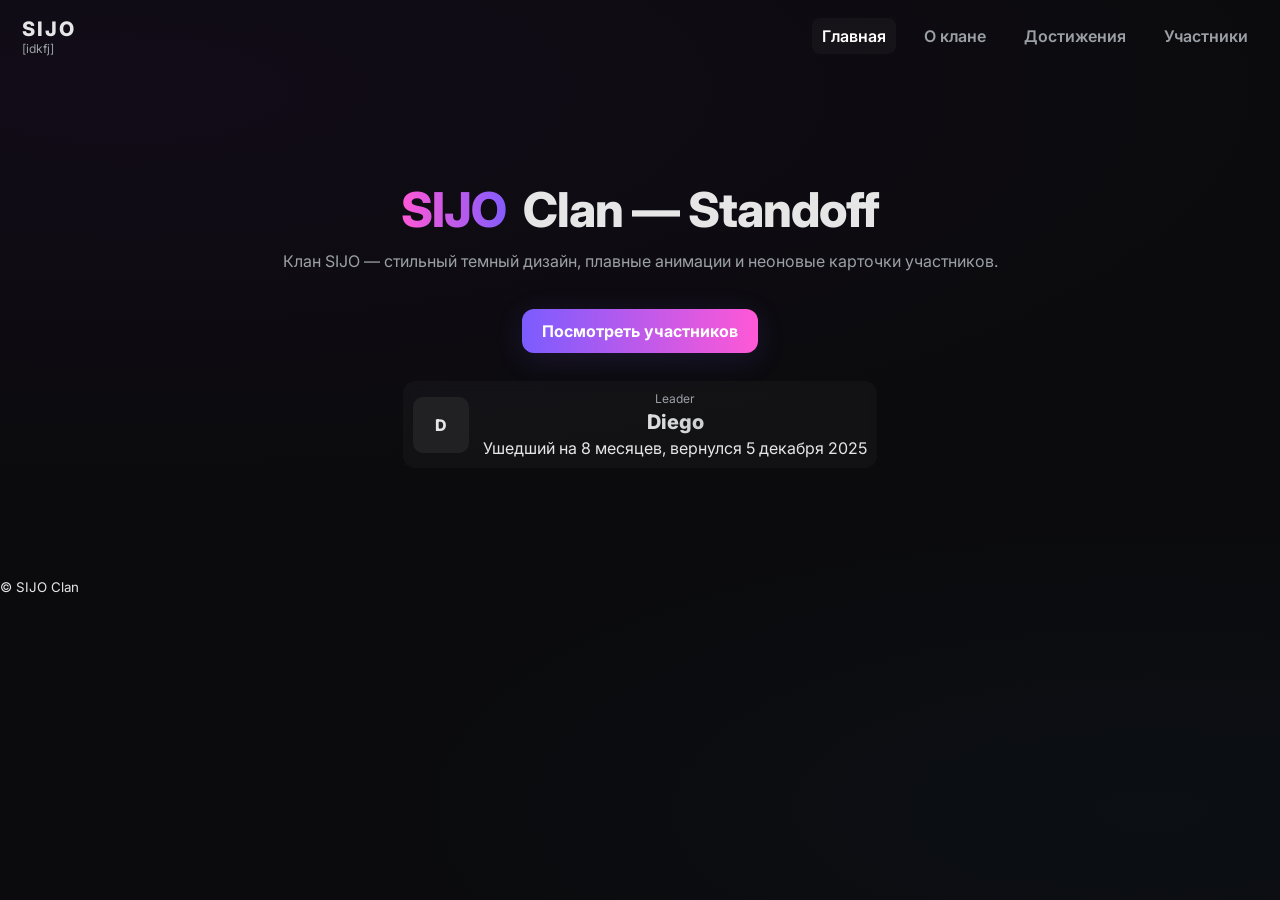
==== index.html @ fb847bf8 "d" ====
<!doctype html>
<html lang="ru">
<head>
  <meta charset="utf-8" />
  <meta name="viewport" content="width=device-width,initial-scale=1" />
  <title>SIJO — Главная</title>
  <link href="https://fonts.googleapis.com/css2?family=Inter:wght@300;400;600;800&family=Space+Grotesk:wght@400;600&display=swap" rel="stylesheet">
  <link rel="stylesheet" href="assets/styles.css">
</head>
<body class="site">
  <header class="site-header">
    <div class="brand">
      <div class="logo">SIJO</div>
      <div class="clan-id">[idkfj]</div>
    </div>

    <nav class="nav" id="nav">
      <a href="index.html" class="active">Главная</a>
      <a href="about.html">О клане</a>
      <a href="achievements.html">Достижения</a>
      <a href="members.html">Участники</a>
    </nav>

    <button class="hamburger" id="hamburger" aria-label="menu">
      <span></span><span></span><span></span>
    </button>
  </header>

  <main class="hero">
    <div class="hero-inner">
      <h1 class="main-title"><span class="highlight">SIJO</span> Clan — Standoff</h1>
      <p class="lead">Клан SIJO — стильный темный дизайн, плавные анимации и неоновые карточки участников.</p>

      <a class="cta" href="members.html">Посмотреть участников</a>

      <div class="owner-card" id="ownerCard">
        <div class="owner-avatar">D</div>
        <div class="owner-info">
          <div class="owner-role">Leader</div>
          <div class="owner-name" id="ownerName">Diego</div>
          <div class="owner-sub">Ушедший на 8 месяцев, вернулся 5 декабря 2025</div>
        </div>
      </div>
    </div>
  </main>

  <footer class="site-footer">
    <small>© SIJO Clan</small>
  </footer>

  <script src="assets/script.js"></script>
</body>
</html>
---- assets/styles.css ----
:root{
  --bg:#0b0b0d;
  --panel:#151516;
  --muted:#9aa0a6;
  --accent:#ff4ef0;
  --owner-gradient: linear-gradient(90deg,#ffffff,#d6d8d8,#9b9b9b,#646464,#1a1a1a);
  --card-radius: 14px;
  --glass: rgba(255,255,255,0.03);
  font-family: "Inter", system-ui, -apple-system, "Segoe UI", Roboto, "Helvetica Neue", Arial;
}

*{box-sizing:border-box}
body.site{
  margin:0;
  min-height:100vh;
  background: radial-gradient(1200px 400px at 10% 10%, rgba(120,25,200,0.06), transparent),
              radial-gradient(800px 300px at 90% 90%, rgba(30,144,255,0.03), transparent);
  color:#e6e6e6;
  background-color:var(--bg);
  -webkit-font-smoothing:antialiased;
  -moz-osx-font-smoothing:grayscale;
}

/* Header */
.site-header{
  height:72px;
  display:flex;
  align-items:center;
  justify-content:space-between;
  padding:10px 22px;
  gap:12px;
}
.brand .logo{
  font-weight:800;
  letter-spacing:2px;
  font-size:20px;
}
.brand .clan-id{
  font-size:12px;
  color:var(--muted);
}

/* nav */
.nav{
  display:flex;
  gap:18px;
}
.nav a{
  color:var(--muted);
  text-decoration:none;
  font-weight:600;
  padding:8px 10px;
  border-radius:8px;
}
.nav a.active, .nav a:hover{
  color:#fff;
  background: rgba(255,255,255,0.03);
}

/* hamburger */
.hamburger{
  display:none;
  width:44px;height:44px;border-radius:10px;background:transparent;border:1px solid rgba(255,255,255,0.03);
  cursor:pointer;padding:8px;
}
.hamburger span{display:block;height:3px;background:#cfcfcf;margin:5px 0;border-radius:2px;opacity:0.9}

/* hero */
.hero{
  padding:60px 22px;
  display:flex;
  align-items:center;
  justify-content:center;
  text-align:center;
  min-height:56vh;
}
.hero-inner{max-width:980px}

.main-title{
  margin:0;
  font-size:48px;
  font-weight:800;
  letter-spacing:-1px;
  color:linear-gradient(#fff,#ccc);
}
.highlight{
  display:inline-block;
  background: linear-gradient(90deg,#ff58d6,#7b5cff);
  -webkit-background-clip:text;
  background-clip:text;
  color:transparent;
  padding-right:8px;
}

.lead{color:var(--muted);margin-top:12px}

.cta{
  display:inline-block;margin-top:22px;padding:12px 20px;border-radius:12px;background:linear-gradient(90deg,#7b5cff,#ff58d6);color:#fff;font-weight:700;text-decoration:none;
  box-shadow: 0 6px 30px rgba(123,92,255,0.14);
}

/* Owner card with animated gradient text */
.owner-card{
  margin:28px auto 0;display:flex;align-items:center;gap:14px;
  background:var(--glass);padding:10px;border-radius:12px;width:fit-content;backdrop-filter:blur(6px);
}
.owner-avatar{width:56px;height:56px;border-radius:10px;background:rgba(255,255,255,0.06);display:flex;align-items:center;justify-content:center;font-weight:800}
.owner-name{
  font-weight:800;font-size:20px;
  padding:4px 8px;border-radius:6px;
  background:var(--owner-gradient);
  -webkit-background-clip:text;background-clip:text;color:transparent;
  background-size:200% 200%;
  animation:gradMove 6s linear infinite;
}
.owner-role{font-size:12px;color:var(--muted)}

@keyframes gradMove{
  0%{background-position:0% 50%}
  50%{background-position:100% 50%}
  100%{background-position:0% 50%}
}

/* Page layout */
.container{max-width:1100px;margin:24px auto;padding:0 18px}
.page-title{font-size:28px;margin-bottom:12px}
.muted{color:var(--muted)}

/* Members grid */
.members-grid{
  display:grid;
  grid-template-columns: repeat(auto-fit,minmax(220px,1fr));
  gap:18px;
  margin-top:18px;
}

.member-card{
  background: linear-gradient(180deg, rgba(255,255,255,0.02), transparent);
  border-radius: var(--card-radius);
  padding:14px;display:flex;gap:12px;align-items:center;cursor:pointer;
  transition: transform .25s ease, box-shadow .25s ease;
  position:relative;overflow:hidden;border:1px solid rgba(255,255,255,0.03);
}
.member-card .avatar{
  width:64px;height:64px;border-radius:10px;background:rgba(255,255,255,0.03);display:flex;align-items:center;justify-content:center;font-weight:700;font-size:22px;
}
.member-card .meta .name.fancy{
  font-family: "Space Grotesk", Inter, sans-serif;
  font-weight:600;
  font-size:13px;
  letter-spacing:1px;
  color:#cfcfcf;
}
.member-card .nick{font-weight:700}
.member-card .role{font-size:12px;color:var(--muted)}

.member-card:hover{transform:translateY(-6px);box-shadow:0 10px 30px rgba(0,0,0,0.6)}

/* Neon effect on active (click): add inner glow and outline gradient */
.member-card.active{
  box-shadow: 0 10px 40px rgba(0,0,0,0.6), 0 0 24px rgba(255,255,255,0.04) inset;
  transform:translateY(-10px) scale(1.01);
  z-index:2;
}

/* overlay gradient highlight controlled via pseudo element (uses data-gradient attr) */
.member-card::before{
  content:"";
  position:absolute;inset:0;border-radius:inherit;
  background: linear-gradient(90deg, rgba(255,255,255,0.02), transparent);
  mix-blend-mode:screen;
  opacity:0;transition:opacity .25s;
  pointer-events:none;
}
.member-card.active::before{opacity:1;filter:blur(8px)}

/* responsive */
@media (max-width:900px){
  .nav{display:none}
  .hamburger{display:block}
}

/* achievements */
.achievements-grid{display:grid;grid-template-columns:repeat(auto-fit,minmax(220px,1fr));gap:16px}
.achievement{background:var(--panel);padding:16px;border-radius:12px;border:1px solid rgba(255,255,255,0.03)}
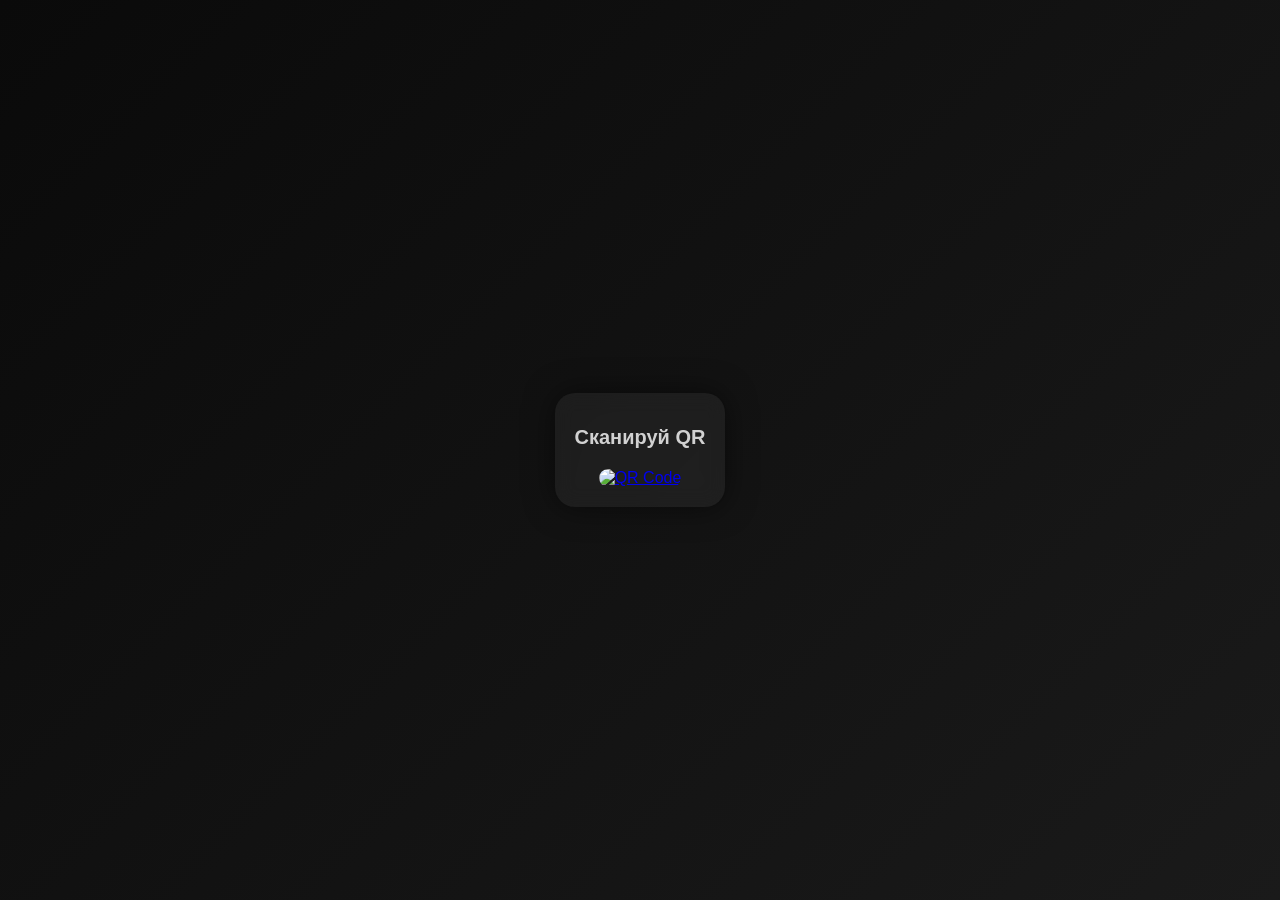
==== commit 60b51f31: "Update index.html" ====
--- a/index.html
+++ b/index.html
@@ -1,53 +1,62 @@
-<!doctype html>
+<!DOCTYPE html>
 <html lang="ru">
 <head>
-  <meta charset="utf-8" />
-  <meta name="viewport" content="width=device-width,initial-scale=1" />
-  <title>SIJO — Главная</title>
-  <link href="https://fonts.googleapis.com/css2?family=Inter:wght@300;400;600;800&family=Space+Grotesk:wght@400;600&display=swap" rel="stylesheet">
-  <link rel="stylesheet" href="assets/styles.css">
+    <meta charset="UTF-8">
+    <meta name="viewport" content="width=device-width, initial-scale=1.0">
+    <title>QR Code</title>
+
+    <style>
+        body {
+            margin: 0;
+            padding: 0;
+            background: linear-gradient(135deg, #0a0a0a, #1a1a1a);
+            font-family: -apple-system, BlinkMacSystemFont, sans-serif;
+            display: flex;
+            justify-content: center;
+            align-items: center;
+            height: 100vh;
+            color: white;
+        }
+
+        .container {
+            text-align: center;
+            padding: 20px;
+            border-radius: 20px;
+            background: rgba(255, 255, 255, 0.05);
+            backdrop-filter: blur(10px);
+            box-shadow: 0 0 30px rgba(0,0,0,0.5);
+        }
+
+        img {
+            width: 220px;
+            height: 220px;
+            border-radius: 12px;
+            transition: 0.3s;
+        }
+
+        img:hover {
+            transform: scale(1.05);
+        }
+
+        h1 {
+            margin-bottom: 20px;
+            font-size: 20px;
+            opacity: 0.8;
+        }
+    </style>
 </head>
-<body class="site">
-  <header class="site-header">
-    <div class="brand">
-      <div class="logo">SIJO</div>
-      <div class="clan-id">[idkfj]</div>
+
+<body>
+
+    <div class="container">
+        <h1>Сканируй QR</h1>
+
+        <a href='https://me-qr.com' style='cursor:pointer;display:block'>
+            <img src='https://storage3.me-qr.com/qr/323563719.png?v=1774038209' alt='QR Code'>
+        </a>
+
+        <a href='https://me-qr.com' style='display:none'>Create qr code for free</a>
     </div>
 
-    <nav class="nav" id="nav">
-      <a href="index.html" class="active">Главная</a>
-      <a href="about.html">О клане</a>
-      <a href="achievements.html">Достижения</a>
-      <a href="members.html">Участники</a>
-    </nav>
-
-    <button class="hamburger" id="hamburger" aria-label="menu">
-      <span></span><span></span><span></span>
-    </button>
-  </header>
-
-  <main class="hero">
-    <div class="hero-inner">
-      <h1 class="main-title"><span class="highlight">SIJO</span> Clan — Standoff</h1>
-      <p class="lead">Клан SIJO — стильный темный дизайн, плавные анимации и неоновые карточки участников.</p>
-
-      <a class="cta" href="members.html">Посмотреть участников</a>
-
-      <div class="owner-card" id="ownerCard">
-        <div class="owner-avatar">D</div>
-        <div class="owner-info">
-          <div class="owner-role">Leader</div>
-          <div class="owner-name" id="ownerName">Diego</div>
-          <div class="owner-sub">Ушедший на 8 месяцев, вернулся 5 декабря 2025</div>
-        </div>
-      </div>
-    </div>
-  </main>
-
-  <footer class="site-footer">
-    <small>© SIJO Clan</small>
-  </footer>
-
-  <script src="assets/script.js"></script>
 </body>
-</html>
+</html>
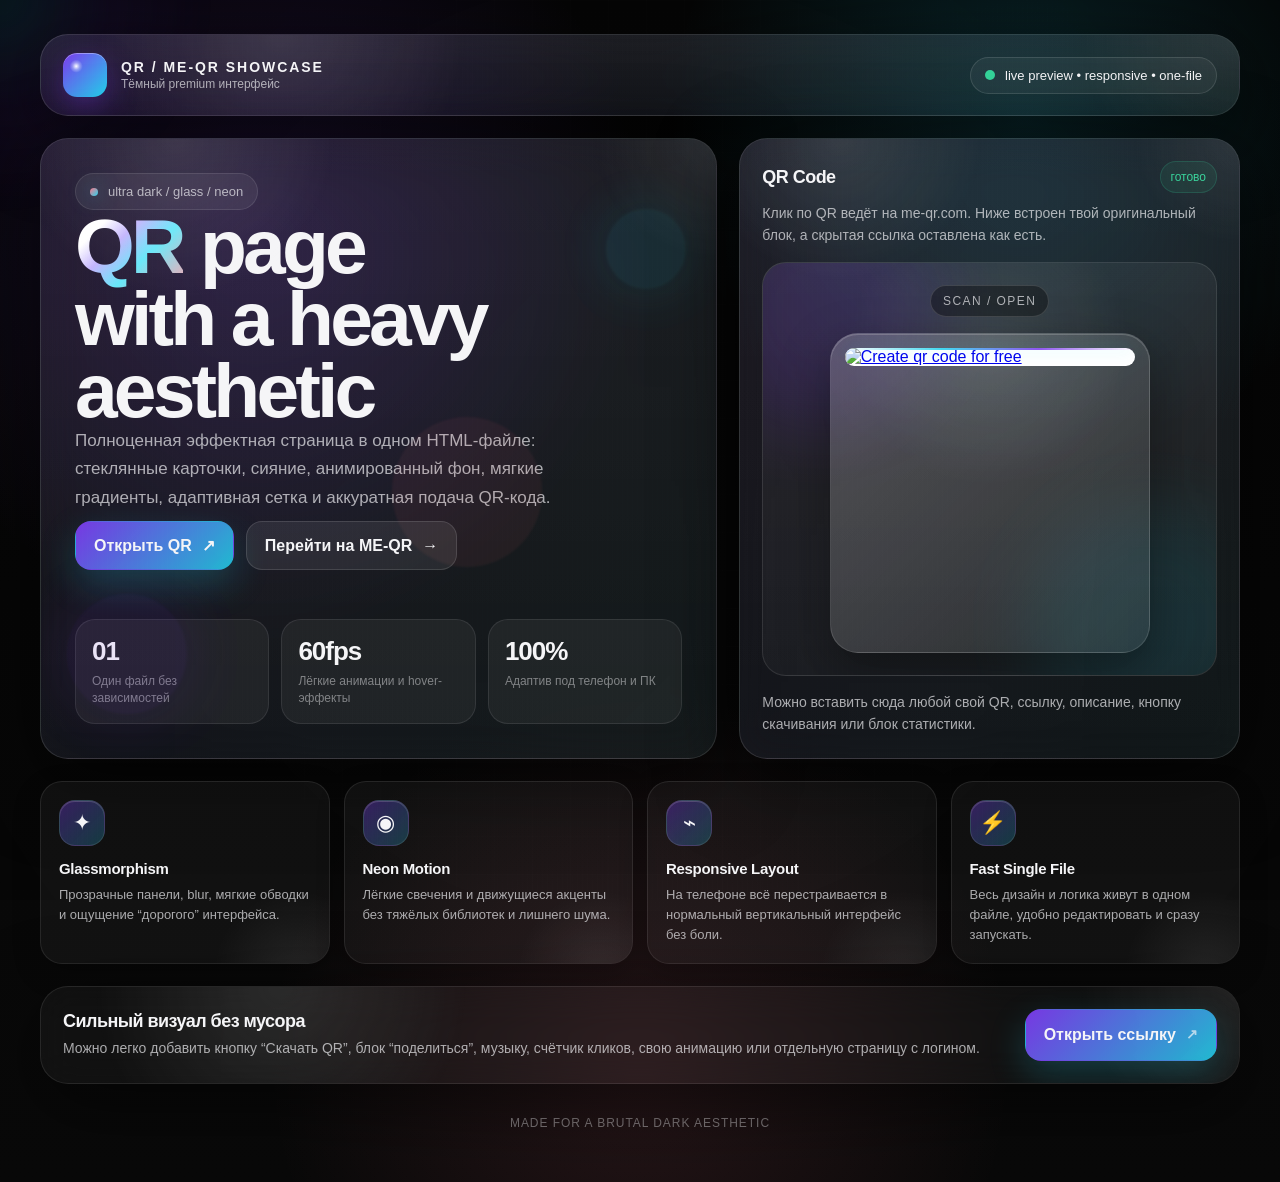
==== commit eed17eb2: "Update index.html" ====
--- a/index.html
+++ b/index.html
@@ -1,62 +1,923 @@
 <!DOCTYPE html>
 <html lang="ru">
 <head>
-    <meta charset="UTF-8">
-    <meta name="viewport" content="width=device-width, initial-scale=1.0">
-    <title>QR Code</title>
-
-    <style>
-        body {
-            margin: 0;
-            padding: 0;
-            background: linear-gradient(135deg, #0a0a0a, #1a1a1a);
-            font-family: -apple-system, BlinkMacSystemFont, sans-serif;
-            display: flex;
-            justify-content: center;
-            align-items: center;
-            height: 100vh;
-            color: white;
+  <meta charset="UTF-8" />
+  <meta name="viewport" content="width=device-width, initial-scale=1.0" />
+  <meta name="theme-color" content="#050505" />
+  <title>QR Showcase</title>
+  <style>
+    :root {
+      --bg: #050505;
+      --bg2: #090909;
+      --card: rgba(255,255,255,.06);
+      --card2: rgba(255,255,255,.09);
+      --line: rgba(255,255,255,.12);
+      --text: #f5f5f7;
+      --muted: rgba(245,245,247,.68);
+      --muted2: rgba(245,245,247,.46);
+      --accent: #7c3aed;
+      --accent2: #22d3ee;
+      --accent3: #fb7185;
+      --good: #34d399;
+      --shadow: 0 20px 80px rgba(0,0,0,.55);
+      --radius: 28px;
+      --radius2: 18px;
+      --speed: 280ms;
+    }
+
+    * {
+      box-sizing: border-box;
+    }
+
+    html, body {
+      margin: 0;
+      width: 100%;
+      min-height: 100%;
+      background:
+        radial-gradient(circle at 20% 20%, rgba(124,58,237,.18), transparent 28%),
+        radial-gradient(circle at 80% 10%, rgba(34,211,238,.16), transparent 24%),
+        radial-gradient(circle at 50% 90%, rgba(251,113,133,.12), transparent 30%),
+        linear-gradient(180deg, var(--bg), var(--bg2));
+      color: var(--text);
+      font-family: Inter, -apple-system, BlinkMacSystemFont, "Segoe UI", Roboto, Arial, sans-serif;
+      overflow-x: hidden;
+    }
+
+    body {
+      position: relative;
+      isolation: isolate;
+    }
+
+    body::before {
+      content: "";
+      position: fixed;
+      inset: 0;
+      pointer-events: none;
+      background:
+        linear-gradient(rgba(255,255,255,.03) 1px, transparent 1px),
+        linear-gradient(90deg, rgba(255,255,255,.03) 1px, transparent 1px);
+      background-size: 38px 38px;
+      mask-image: radial-gradient(circle at center, black 0%, black 45%, transparent 100%);
+      opacity: .35;
+      z-index: -2;
+    }
+
+    body::after {
+      content: "";
+      position: fixed;
+      inset: 0;
+      pointer-events: none;
+      background:
+        radial-gradient(circle at 50% 50%, transparent 0 60%, rgba(0,0,0,.15) 100%);
+      z-index: -1;
+    }
+
+    .noise {
+      position: fixed;
+      inset: 0;
+      pointer-events: none;
+      opacity: .06;
+      z-index: 999;
+      mix-blend-mode: soft-light;
+      background-image:
+        linear-gradient(transparent 0 49%, rgba(255,255,255,.28) 50%, transparent 51%),
+        linear-gradient(90deg, transparent 0 49%, rgba(255,255,255,.18) 50%, transparent 51%);
+      background-size: 4px 4px, 5px 5px;
+      transform: translateZ(0);
+    }
+
+    .cursor-glow {
+      position: fixed;
+      left: 0;
+      top: 0;
+      width: 420px;
+      height: 420px;
+      border-radius: 50%;
+      background: radial-gradient(circle, rgba(34,211,238,.14), rgba(124,58,237,.08) 35%, transparent 72%);
+      filter: blur(18px);
+      pointer-events: none;
+      transform: translate(-50%, -50%);
+      z-index: 0;
+      transition: opacity .25s ease;
+      opacity: .75;
+    }
+
+    .wrap {
+      position: relative;
+      z-index: 1;
+      width: min(1200px, calc(100% - 28px));
+      margin: 0 auto;
+      padding: 24px 0 52px;
+    }
+
+    .topbar {
+      display: flex;
+      align-items: center;
+      justify-content: space-between;
+      gap: 16px;
+      padding: 18px 22px;
+      margin-top: 10px;
+      border: 1px solid var(--line);
+      border-radius: 999px;
+      background: rgba(255,255,255,.04);
+      backdrop-filter: blur(18px);
+      box-shadow: var(--shadow);
+    }
+
+    .brand {
+      display: flex;
+      align-items: center;
+      gap: 14px;
+      min-width: 0;
+    }
+
+    .logo {
+      width: 44px;
+      height: 44px;
+      border-radius: 14px;
+      background:
+        radial-gradient(circle at 30% 30%, #fff, rgba(255,255,255,.35) 8%, transparent 15%),
+        linear-gradient(135deg, var(--accent), var(--accent2));
+      box-shadow:
+        0 10px 30px rgba(124,58,237,.38),
+        inset 0 1px 0 rgba(255,255,255,.35);
+      position: relative;
+      overflow: hidden;
+      flex: 0 0 auto;
+    }
+
+    .logo::after {
+      content: "";
+      position: absolute;
+      inset: -45% -20%;
+      background: linear-gradient(115deg, transparent 30%, rgba(255,255,255,.55) 50%, transparent 70%);
+      transform: rotate(18deg) translateX(-130%);
+      animation: sheen 5.5s linear infinite;
+      opacity: .55;
+    }
+
+    @keyframes sheen {
+      to { transform: rotate(18deg) translateX(130%); }
+    }
+
+    .brand-text {
+      min-width: 0;
+    }
+
+    .brand-text strong {
+      display: block;
+      font-size: 14px;
+      letter-spacing: .14em;
+      text-transform: uppercase;
+    }
+
+    .brand-text span {
+      display: block;
+      font-size: 12px;
+      color: var(--muted);
+      margin-top: 2px;
+    }
+
+    .pill {
+      display: inline-flex;
+      align-items: center;
+      gap: 10px;
+      padding: 10px 14px;
+      border-radius: 999px;
+      border: 1px solid rgba(255,255,255,.12);
+      background: rgba(255,255,255,.05);
+      color: var(--text);
+      font-size: 13px;
+      white-space: nowrap;
+    }
+
+    .pulse {
+      width: 10px;
+      height: 10px;
+      border-radius: 50%;
+      background: var(--good);
+      box-shadow: 0 0 0 rgba(52,211,153,.8);
+      animation: pulse 1.6s infinite;
+    }
+
+    @keyframes pulse {
+      0%   { box-shadow: 0 0 0 0 rgba(52,211,153,.42); }
+      70%  { box-shadow: 0 0 0 14px rgba(52,211,153,0); }
+      100% { box-shadow: 0 0 0 0 rgba(52,211,153,0); }
+    }
+
+    .hero {
+      display: grid;
+      grid-template-columns: 1.15fr .85fr;
+      gap: 22px;
+      margin-top: 22px;
+      align-items: stretch;
+    }
+
+    .panel {
+      position: relative;
+      border-radius: var(--radius);
+      border: 1px solid rgba(255,255,255,.12);
+      background:
+        linear-gradient(180deg, rgba(255,255,255,.08), rgba(255,255,255,.04)),
+        linear-gradient(135deg, rgba(124,58,237,.06), rgba(34,211,238,.04));
+      backdrop-filter: blur(20px);
+      box-shadow: var(--shadow);
+      overflow: hidden;
+    }
+
+    .panel::before {
+      content: "";
+      position: absolute;
+      inset: 0;
+      pointer-events: none;
+      background:
+        radial-gradient(circle at 20% 0%, rgba(255,255,255,.15), transparent 20%),
+        radial-gradient(circle at 100% 0%, rgba(255,255,255,.1), transparent 14%);
+      opacity: .75;
+    }
+
+    .hero-copy {
+      padding: 34px;
+      min-height: 560px;
+      display: flex;
+      flex-direction: column;
+      justify-content: space-between;
+      gap: 18px;
+    }
+
+    .eyebrow {
+      display: inline-flex;
+      width: fit-content;
+      align-items: center;
+      gap: 10px;
+      padding: 10px 14px;
+      border-radius: 999px;
+      background: rgba(255,255,255,.06);
+      border: 1px solid rgba(255,255,255,.1);
+      color: var(--muted);
+      font-size: 13px;
+    }
+
+    .eyebrow .dot {
+      width: 8px;
+      height: 8px;
+      border-radius: 50%;
+      background: linear-gradient(135deg, var(--accent3), var(--accent2));
+      box-shadow: 0 0 20px rgba(34,211,238,.55);
+    }
+
+    h1 {
+      margin: 0;
+      font-size: clamp(40px, 6vw, 84px);
+      line-height: .94;
+      letter-spacing: -.05em;
+      max-width: 10ch;
+    }
+
+    .gradient-text {
+      background: linear-gradient(135deg, #ffffff 0%, #ffffff 25%, #c4b5fd 42%, #67e8f9 64%, #fda4af 100%);
+      -webkit-background-clip: text;
+      background-clip: text;
+      color: transparent;
+    }
+
+    .lead {
+      max-width: 58ch;
+      margin: 0;
+      font-size: 17px;
+      line-height: 1.7;
+      color: var(--muted);
+    }
+
+    .cta-row {
+      display: flex;
+      flex-wrap: wrap;
+      gap: 12px;
+      margin-top: 8px;
+    }
+
+    .btn {
+      appearance: none;
+      border: 0;
+      cursor: pointer;
+      text-decoration: none;
+      display: inline-flex;
+      align-items: center;
+      gap: 10px;
+      padding: 14px 18px;
+      border-radius: 16px;
+      font-weight: 700;
+      color: var(--text);
+      background: rgba(255,255,255,.08);
+      border: 1px solid rgba(255,255,255,.12);
+      transition: transform var(--speed) ease, box-shadow var(--speed) ease, background var(--speed) ease;
+      position: relative;
+      overflow: hidden;
+    }
+
+    .btn:hover {
+      transform: translateY(-2px);
+      box-shadow: 0 16px 36px rgba(0,0,0,.3);
+      background: rgba(255,255,255,.11);
+    }
+
+    .btn-primary {
+      background: linear-gradient(135deg, rgba(124,58,237,.95), rgba(34,211,238,.86));
+      border-color: transparent;
+      box-shadow: 0 14px 36px rgba(34,211,238,.22);
+    }
+
+    .btn-primary:hover {
+      box-shadow: 0 18px 42px rgba(124,58,237,.28);
+    }
+
+    .btn .arrow {
+      transition: transform var(--speed) ease;
+    }
+
+    .btn:hover .arrow {
+      transform: translateX(3px);
+    }
+
+    .metrics {
+      display: grid;
+      grid-template-columns: repeat(3, 1fr);
+      gap: 12px;
+      margin-top: 10px;
+    }
+
+    .metric {
+      padding: 16px;
+      border-radius: 20px;
+      background: rgba(255,255,255,.05);
+      border: 1px solid rgba(255,255,255,.09);
+      min-height: 92px;
+    }
+
+    .metric .value {
+      font-size: 26px;
+      font-weight: 800;
+      letter-spacing: -.04em;
+    }
+
+    .metric .label {
+      display: block;
+      margin-top: 6px;
+      color: var(--muted2);
+      font-size: 12px;
+      line-height: 1.4;
+    }
+
+    .qr-panel {
+      padding: 22px;
+      display: flex;
+      flex-direction: column;
+      gap: 16px;
+      min-height: 560px;
+    }
+
+    .qr-frame {
+      position: relative;
+      flex: 1;
+      display: grid;
+      place-items: center;
+      padding: 22px;
+      border-radius: 24px;
+      background:
+        radial-gradient(circle at 50% 20%, rgba(255,255,255,.1), transparent 35%),
+        linear-gradient(180deg, rgba(255,255,255,.06), rgba(255,255,255,.03));
+      border: 1px solid rgba(255,255,255,.1);
+      overflow: hidden;
+    }
+
+    .qr-frame::before,
+    .qr-frame::after {
+      content: "";
+      position: absolute;
+      inset: auto;
+      width: 240px;
+      height: 240px;
+      border-radius: 50%;
+      filter: blur(36px);
+      pointer-events: none;
+      opacity: .45;
+    }
+
+    .qr-frame::before {
+      background: rgba(124,58,237,.35);
+      top: -70px;
+      left: -60px;
+    }
+
+    .qr-frame::after {
+      background: rgba(34,211,238,.22);
+      bottom: -70px;
+      right: -50px;
+    }
+
+    .qr-link-wrap {
+      position: relative;
+      z-index: 1;
+      width: min(100%, 380px);
+      display: grid;
+      gap: 16px;
+      justify-items: center;
+    }
+
+    .qr-badge {
+      padding: 8px 12px;
+      border-radius: 999px;
+      background: rgba(0,0,0,.36);
+      border: 1px solid rgba(255,255,255,.14);
+      font-size: 12px;
+      letter-spacing: .12em;
+      text-transform: uppercase;
+      color: var(--muted);
+    }
+
+    .qr-holder {
+      position: relative;
+      width: min(100%, 320px);
+      aspect-ratio: 1 / 1;
+      padding: 14px;
+      border-radius: 28px;
+      background:
+        linear-gradient(135deg, rgba(255,255,255,.18), rgba(255,255,255,.04)),
+        rgba(255,255,255,.03);
+      border: 1px solid rgba(255,255,255,.12);
+      box-shadow:
+        0 18px 50px rgba(0,0,0,.38),
+        inset 0 1px 0 rgba(255,255,255,.18);
+      transform-style: preserve-3d;
+      transition: transform 180ms ease;
+    }
+
+    .qr-holder:hover {
+      transform: perspective(900px) rotateX(4deg) rotateY(-4deg) translateY(-2px);
+    }
+
+    .qr-holder a:first-child {
+      display: block;
+      width: 100%;
+      height: 100%;
+      border-radius: 20px;
+      overflow: hidden;
+      cursor: pointer;
+      position: relative;
+      z-index: 1;
+    }
+
+    .qr-holder img {
+      display: block;
+      width: 100%;
+      height: 100%;
+      object-fit: cover;
+      border-radius: 20px;
+      background: #fff;
+    }
+
+    .scanline {
+      position: absolute;
+      left: 14px;
+      right: 14px;
+      top: 14px;
+      height: 2px;
+      border-radius: 999px;
+      background: linear-gradient(90deg, transparent, rgba(34,211,238,.95), rgba(124,58,237,.95), transparent);
+      box-shadow: 0 0 18px rgba(34,211,238,.45);
+      animation: scan 2.8s ease-in-out infinite;
+      z-index: 2;
+      opacity: .9;
+    }
+
+    @keyframes scan {
+      0%   { transform: translateY(0); opacity: .18; }
+      15%  { opacity: .9; }
+      50%  { transform: translateY(calc(100% + 280px)); opacity: .85; }
+      85%  { opacity: .9; }
+      100% { transform: translateY(0); opacity: .18; }
+    }
+
+    .qr-meta {
+      width: 100%;
+      display: grid;
+      gap: 10px;
+    }
+
+    .qr-meta .title {
+      display: flex;
+      align-items: center;
+      justify-content: space-between;
+      gap: 12px;
+    }
+
+    .qr-meta h2 {
+      margin: 0;
+      font-size: 18px;
+      letter-spacing: -.03em;
+    }
+
+    .status {
+      font-size: 12px;
+      color: var(--good);
+      padding: 8px 10px;
+      border-radius: 999px;
+      background: rgba(52,211,153,.08);
+      border: 1px solid rgba(52,211,153,.18);
+      white-space: nowrap;
+    }
+
+    .desc {
+      margin: 0;
+      color: var(--muted);
+      line-height: 1.55;
+      font-size: 14px;
+    }
+
+    .features {
+      margin-top: 22px;
+      display: grid;
+      grid-template-columns: repeat(4, 1fr);
+      gap: 14px;
+    }
+
+    .feature {
+      padding: 18px;
+      border-radius: 22px;
+      background: rgba(255,255,255,.045);
+      border: 1px solid rgba(255,255,255,.09);
+      box-shadow: 0 10px 28px rgba(0,0,0,.22);
+      min-height: 150px;
+      overflow: hidden;
+      position: relative;
+    }
+
+    .feature::after {
+      content: "";
+      position: absolute;
+      inset: auto -20% -55% auto;
+      width: 180px;
+      height: 180px;
+      border-radius: 50%;
+      background: radial-gradient(circle, rgba(255,255,255,.08), transparent 65%);
+      pointer-events: none;
+    }
+
+    .feature .icon {
+      width: 46px;
+      height: 46px;
+      border-radius: 16px;
+      display: grid;
+      place-items: center;
+      margin-bottom: 14px;
+      font-size: 22px;
+      background:
+        linear-gradient(135deg, rgba(124,58,237,.36), rgba(34,211,238,.22));
+      border: 1px solid rgba(255,255,255,.1);
+      box-shadow: inset 0 1px 0 rgba(255,255,255,.16);
+    }
+
+    .feature h3 {
+      margin: 0 0 8px;
+      font-size: 15px;
+      letter-spacing: -.02em;
+    }
+
+    .feature p {
+      margin: 0;
+      color: var(--muted);
+      font-size: 13px;
+      line-height: 1.55;
+    }
+
+    .bottom {
+      margin-top: 22px;
+      padding: 22px;
+      border-radius: var(--radius);
+      background: rgba(255,255,255,.04);
+      border: 1px solid rgba(255,255,255,.09);
+      display: grid;
+      grid-template-columns: 1fr auto;
+      gap: 14px;
+      align-items: center;
+    }
+
+    .bottom strong {
+      display: block;
+      font-size: 18px;
+      margin-bottom: 6px;
+      letter-spacing: -.03em;
+    }
+
+    .bottom span {
+      color: var(--muted);
+      font-size: 14px;
+      line-height: 1.55;
+    }
+
+    .footer {
+      margin: 18px 0 0;
+      padding: 14px 6px 0;
+      color: var(--muted2);
+      text-align: center;
+      font-size: 12px;
+      letter-spacing: .08em;
+      text-transform: uppercase;
+    }
+
+    .hidden-anchor {
+      display: none;
+    }
+
+    .floating {
+      position: absolute;
+      inset: auto;
+      pointer-events: none;
+      border-radius: 999px;
+      filter: blur(1px);
+      opacity: .8;
+      animation: drift 10s ease-in-out infinite;
+    }
+
+    .floating.f1 {
+      top: 70px;
+      right: 30px;
+      width: 80px;
+      height: 80px;
+      background: rgba(34,211,238,.12);
+      box-shadow: 0 0 60px rgba(34,211,238,.18);
+    }
+
+    .floating.f2 {
+      bottom: 44px;
+      left: 26px;
+      width: 120px;
+      height: 120px;
+      background: rgba(124,58,237,.12);
+      box-shadow: 0 0 70px rgba(124,58,237,.18);
+      animation-delay: -4s;
+    }
+
+    .floating.f3 {
+      top: 45%;
+      left: 52%;
+      width: 150px;
+      height: 150px;
+      background: rgba(251,113,133,.08);
+      animation-delay: -7s;
+    }
+
+    @keyframes drift {
+      0%, 100% { transform: translate3d(0,0,0) scale(1); }
+      50% { transform: translate3d(0,-18px,0) scale(1.05); }
+    }
+
+    @media (max-width: 1100px) {
+      .hero {
+        grid-template-columns: 1fr;
+      }
+      .features {
+        grid-template-columns: repeat(2, 1fr);
+      }
+    }
+
+    @media (max-width: 720px) {
+      .wrap {
+        width: min(100% - 16px, 1200px);
+        padding-top: 10px;
+      }
+
+      .topbar {
+        padding: 14px 16px;
+        border-radius: 24px;
+        flex-wrap: wrap;
+      }
+
+      .pill {
+        width: 100%;
+        justify-content: center;
+      }
+
+      .hero-copy,
+      .qr-panel {
+        min-height: unset;
+      }
+
+      .hero-copy {
+        padding: 22px;
+      }
+
+      h1 {
+        max-width: 100%;
+      }
+
+      .metrics {
+        grid-template-columns: 1fr;
+      }
+
+      .features {
+        grid-template-columns: 1fr;
+      }
+
+      .bottom {
+        grid-template-columns: 1fr;
+      }
+
+      .qr-holder {
+        width: min(100%, 290px);
+      }
+    }
+
+    @media (prefers-reduced-motion: reduce) {
+      *,
+      *::before,
+      *::after {
+        animation: none !important;
+        transition: none !important;
+        scroll-behavior: auto !important;
+      }
+    }
+  </style>
+</head>
+<body>
+  <div class="noise"></div>
+  <div class="cursor-glow" id="cursorGlow"></div>
+
+  <div class="wrap">
+    <header class="topbar panel">
+      <div class="brand">
+        <div class="logo"></div>
+        <div class="brand-text">
+          <strong>QR / ME-QR SHOWCASE</strong>
+          <span>Тёмный premium интерфейс</span>
+        </div>
+      </div>
+      <div class="pill"><span class="pulse"></span> live preview • responsive • one-file</div>
+    </header>
+
+    <section class="hero">
+      <article class="panel hero-copy">
+        <div class="floating f1"></div>
+        <div class="floating f2"></div>
+        <div class="floating f3"></div>
+
+        <div>
+          <div class="eyebrow"><span class="dot"></span> ultra dark / glass / neon</div>
+          <h1><span class="gradient-text">QR</span> page with a heavy aesthetic</h1>
+          <p class="lead">
+            Полноценная эффектная страница в одном HTML-файле: стеклянные карточки, сияние, анимированный фон,
+            мягкие градиенты, адаптивная сетка и аккуратная подача QR-кода.
+          </p>
+
+          <div class="cta-row">
+            <a class="btn btn-primary" href="#qr">
+              Открыть QR
+              <span class="arrow">↗</span>
+            </a>
+            <a class="btn" href="https://me-qr.com" target="_blank" rel="noopener noreferrer">
+              Перейти на ME-QR
+              <span class="arrow">→</span>
+            </a>
+          </div>
+        </div>
+
+        <div class="metrics">
+          <div class="metric">
+            <div class="value">01</div>
+            <span class="label">Один файл без зависимостей</span>
+          </div>
+          <div class="metric">
+            <div class="value">60fps</div>
+            <span class="label">Лёгкие анимации и hover-эффекты</span>
+          </div>
+          <div class="metric">
+            <div class="value">100%</div>
+            <span class="label">Адаптив под телефон и ПК</span>
+          </div>
+        </div>
+      </article>
+
+      <aside class="panel qr-panel" id="qr">
+        <div class="qr-meta">
+          <div class="title">
+            <h2>QR Code</h2>
+            <div class="status">готово</div>
+          </div>
+          <p class="desc">
+            Клик по QR ведёт на me-qr.com. Ниже встроен твой оригинальный блок, а скрытая ссылка оставлена как есть.
+          </p>
+        </div>
+
+        <div class="qr-frame">
+          <div class="qr-link-wrap">
+            <div class="qr-badge">scan / open</div>
+
+            <div class="qr-holder">
+              <div class="scanline"></div>
+
+              <a href='https://me-qr.com' border='0' style='cursor:pointer;display:block'>
+                <img src='https://storage3.me-qr.com/qr/323563719.png?v=1774038209' alt='Create qr code for free'>
+              </a>
+
+              <a href='https://me-qr.com' border='0' style='cursor:default;display:none'>Create qr code for free</a>
+            </div>
+          </div>
+        </div>
+
+        <div class="qr-meta">
+          <p class="desc">
+            Можно вставить сюда любой свой QR, ссылку, описание, кнопку скачивания или блок статистики.
+          </p>
+        </div>
+      </aside>
+    </section>
+
+    <section class="features">
+      <div class="feature">
+        <div class="icon">✦</div>
+        <h3>Glassmorphism</h3>
+        <p>Прозрачные панели, blur, мягкие обводки и ощущение “дорогого” интерфейса.</p>
+      </div>
+
+      <div class="feature">
+        <div class="icon">◉</div>
+        <h3>Neon Motion</h3>
+        <p>Лёгкие свечения и движущиеся акценты без тяжёлых библиотек и лишнего шума.</p>
+      </div>
+
+      <div class="feature">
+        <div class="icon">⌁</div>
+        <h3>Responsive Layout</h3>
+        <p>На телефоне всё перестраивается в нормальный вертикальный интерфейс без боли.</p>
+      </div>
+
+      <div class="feature">
+        <div class="icon">⚡</div>
+        <h3>Fast Single File</h3>
+        <p>Весь дизайн и логика живут в одном файле, удобно редактировать и сразу запускать.</p>
+      </div>
+    </section>
+
+    <section class="bottom panel">
+      <div>
+        <strong>Сильный визуал без мусора</strong>
+        <span>
+          Можно легко добавить кнопку “Скачать QR”, блок “поделиться”, музыку, счётчик кликов,
+          свою анимацию или отдельную страницу с логином.
+        </span>
+      </div>
+      <a class="btn btn-primary" href="https://me-qr.com" target="_blank" rel="noopener noreferrer">
+        Открыть ссылку
+        <span class="arrow">↗</span>
+      </a>
+    </section>
+
+    <div class="footer">made for a brutal dark aesthetic</div>
+  </div>
+
+  <script>
+    const glow = document.getElementById('cursorGlow');
+
+    window.addEventListener('mousemove', (e) => {
+      glow.style.left = e.clientX + 'px';
+      glow.style.top = e.clientY + 'px';
+    });
+
+    window.addEventListener('mouseleave', () => {
+      glow.style.opacity = '0';
+    });
+
+    window.addEventListener('mouseenter', () => {
+      glow.style.opacity = '.75';
+    });
+
+    const qrHolder = document.querySelector('.qr-holder');
+    let raf = null;
+
+    window.addEventListener('mousemove', (e) => {
+      if (!qrHolder) return;
+      if (raf) cancelAnimationFrame(raf);
+
+      raf = requestAnimationFrame(() => {
+        const rect = qrHolder.getBoundingClientRect();
+        const x = (e.clientX - rect.left) / rect.width;
+        const y = (e.clientY - rect.top) / rect.height;
+
+        const px = (x - 0.5) * 10;
+        const py = (y - 0.5) * 10;
+
+        if (e.clientX >= rect.left && e.clientX <= rect.right && e.clientY >= rect.top && e.clientY <= rect.bottom) {
+          qrHolder.style.transform = `perspective(900px) rotateX(${(-py)}deg) rotateY(${px}deg) translateY(-2px)`;
+        } else {
+          qrHolder.style.transform = '';
         }
-
-        .container {
-            text-align: center;
-            padding: 20px;
-            border-radius: 20px;
-            background: rgba(255, 255, 255, 0.05);
-            backdrop-filter: blur(10px);
-            box-shadow: 0 0 30px rgba(0,0,0,0.5);
-        }
-
-        img {
-            width: 220px;
-            height: 220px;
-            border-radius: 12px;
-            transition: 0.3s;
-        }
-
-        img:hover {
-            transform: scale(1.05);
-        }
-
-        h1 {
-            margin-bottom: 20px;
-            font-size: 20px;
-            opacity: 0.8;
-        }
-    </style>
-</head>
-
-<body>
-
-    <div class="container">
-        <h1>Сканируй QR</h1>
-
-        <a href='https://me-qr.com' style='cursor:pointer;display:block'>
-            <img src='https://storage3.me-qr.com/qr/323563719.png?v=1774038209' alt='QR Code'>
-        </a>
-
-        <a href='https://me-qr.com' style='display:none'>Create qr code for free</a>
-    </div>
-
+      });
+    });
+
+    qrHolder?.addEventListener('mouseleave', () => {
+      qrHolder.style.transform = '';
+    });
+  </script>
 </body>
 </html>
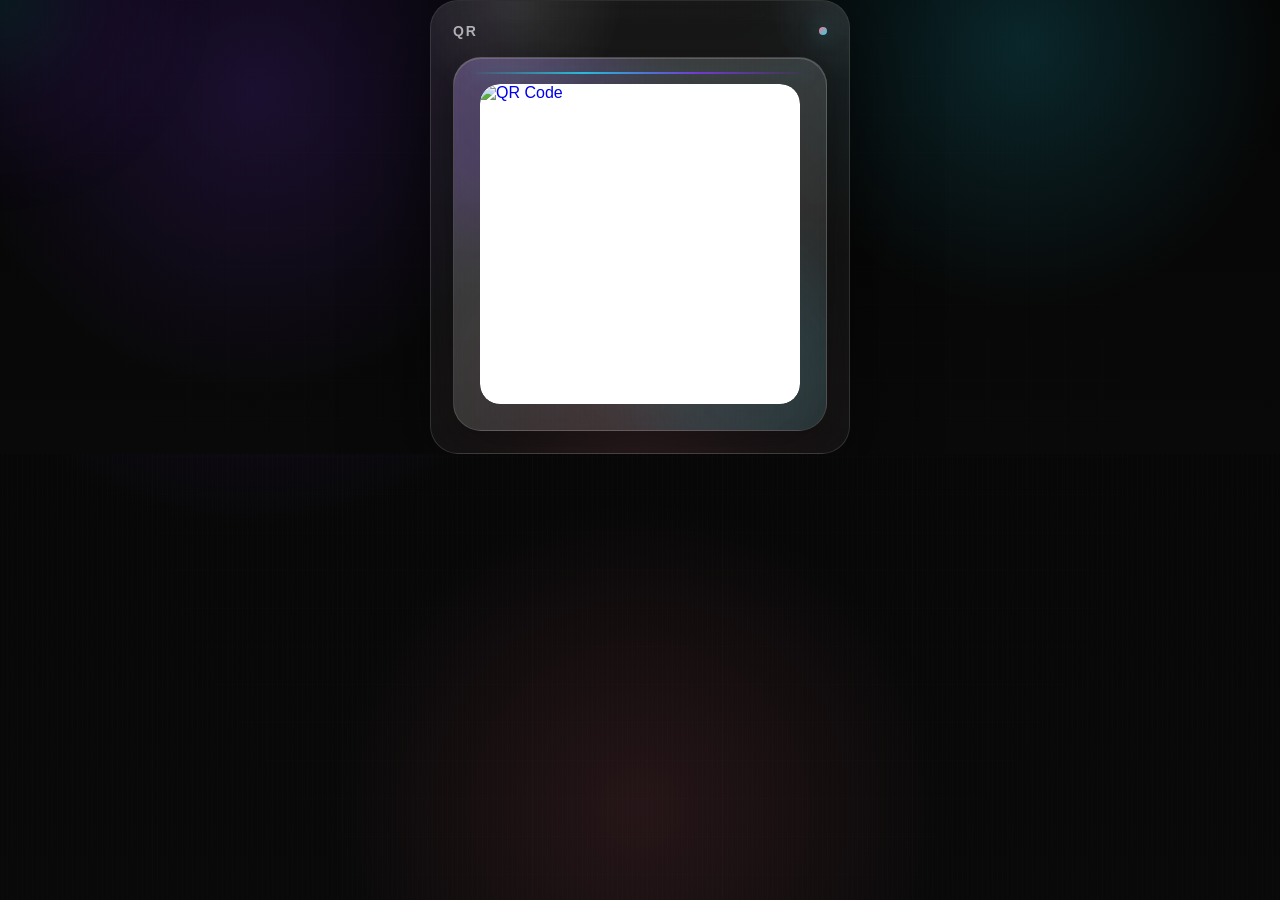
==== commit c5df4177: "Update index.html" ====
--- a/index.html
+++ b/index.html
@@ -4,25 +4,19 @@
   <meta charset="UTF-8" />
   <meta name="viewport" content="width=device-width, initial-scale=1.0" />
   <meta name="theme-color" content="#050505" />
-  <title>QR Showcase</title>
+  <title>QR</title>
   <style>
     :root {
       --bg: #050505;
       --bg2: #090909;
-      --card: rgba(255,255,255,.06);
-      --card2: rgba(255,255,255,.09);
-      --line: rgba(255,255,255,.12);
       --text: #f5f5f7;
       --muted: rgba(245,245,247,.68);
-      --muted2: rgba(245,245,247,.46);
+      --line: rgba(255,255,255,.12);
+      --card: rgba(255,255,255,.06);
+      --shadow: 0 20px 80px rgba(0,0,0,.55);
       --accent: #7c3aed;
       --accent2: #22d3ee;
-      --accent3: #fb7185;
-      --good: #34d399;
-      --shadow: 0 20px 80px rgba(0,0,0,.55);
       --radius: 28px;
-      --radius2: 18px;
-      --speed: 280ms;
     }
 
     * {
@@ -33,17 +27,19 @@
       margin: 0;
       width: 100%;
       min-height: 100%;
+      color: var(--text);
+      font-family: -apple-system, BlinkMacSystemFont, "Segoe UI", Roboto, Arial, sans-serif;
+      overflow-x: hidden;
       background:
         radial-gradient(circle at 20% 20%, rgba(124,58,237,.18), transparent 28%),
         radial-gradient(circle at 80% 10%, rgba(34,211,238,.16), transparent 24%),
         radial-gradient(circle at 50% 90%, rgba(251,113,133,.12), transparent 30%),
         linear-gradient(180deg, var(--bg), var(--bg2));
-      color: var(--text);
-      font-family: Inter, -apple-system, BlinkMacSystemFont, "Segoe UI", Roboto, Arial, sans-serif;
-      overflow-x: hidden;
     }
 
     body {
+      display: grid;
+      place-items: center;
       position: relative;
       isolation: isolate;
     }
@@ -60,16 +56,6 @@
       mask-image: radial-gradient(circle at center, black 0%, black 45%, transparent 100%);
       opacity: .35;
       z-index: -2;
-    }
-
-    body::after {
-      content: "";
-      position: fixed;
-      inset: 0;
-      pointer-events: none;
-      background:
-        radial-gradient(circle at 50% 50%, transparent 0 60%, rgba(0,0,0,.15) 100%);
-      z-index: -1;
     }
 
     .noise {
@@ -83,7 +69,6 @@
         linear-gradient(transparent 0 49%, rgba(255,255,255,.28) 50%, transparent 51%),
         linear-gradient(90deg, transparent 0 49%, rgba(255,255,255,.18) 50%, transparent 51%);
       background-size: 4px 4px, 5px 5px;
-      transform: translateZ(0);
     }
 
     .cursor-glow {
@@ -102,344 +87,57 @@
       opacity: .75;
     }
 
-    .wrap {
+    .card {
       position: relative;
       z-index: 1;
-      width: min(1200px, calc(100% - 28px));
-      margin: 0 auto;
-      padding: 24px 0 52px;
-    }
-
-    .topbar {
+      width: min(92vw, 420px);
+      padding: 22px;
+      border-radius: var(--radius);
+      border: 1px solid var(--line);
+      background: linear-gradient(180deg, rgba(255,255,255,.08), rgba(255,255,255,.04));
+      backdrop-filter: blur(20px);
+      box-shadow: var(--shadow);
+      overflow: hidden;
+    }
+
+    .card::before {
+      content: "";
+      position: absolute;
+      inset: 0;
+      pointer-events: none;
+      background:
+        radial-gradient(circle at 20% 0%, rgba(255,255,255,.15), transparent 20%),
+        radial-gradient(circle at 100% 0%, rgba(255,255,255,.1), transparent 14%);
+      opacity: .75;
+    }
+
+    .top {
       display: flex;
       align-items: center;
       justify-content: space-between;
-      gap: 16px;
-      padding: 18px 22px;
-      margin-top: 10px;
-      border: 1px solid var(--line);
-      border-radius: 999px;
-      background: rgba(255,255,255,.04);
-      backdrop-filter: blur(18px);
-      box-shadow: var(--shadow);
-    }
-
-    .brand {
-      display: flex;
-      align-items: center;
-      gap: 14px;
-      min-width: 0;
-    }
-
-    .logo {
-      width: 44px;
-      height: 44px;
-      border-radius: 14px;
-      background:
-        radial-gradient(circle at 30% 30%, #fff, rgba(255,255,255,.35) 8%, transparent 15%),
-        linear-gradient(135deg, var(--accent), var(--accent2));
-      box-shadow:
-        0 10px 30px rgba(124,58,237,.38),
-        inset 0 1px 0 rgba(255,255,255,.35);
-      position: relative;
-      overflow: hidden;
-      flex: 0 0 auto;
-    }
-
-    .logo::after {
-      content: "";
-      position: absolute;
-      inset: -45% -20%;
-      background: linear-gradient(115deg, transparent 30%, rgba(255,255,255,.55) 50%, transparent 70%);
-      transform: rotate(18deg) translateX(-130%);
-      animation: sheen 5.5s linear infinite;
-      opacity: .55;
-    }
-
-    @keyframes sheen {
-      to { transform: rotate(18deg) translateX(130%); }
-    }
-
-    .brand-text {
-      min-width: 0;
-    }
-
-    .brand-text strong {
-      display: block;
+      gap: 12px;
+      margin-bottom: 18px;
+    }
+
+    .title {
+      margin: 0;
       font-size: 14px;
       letter-spacing: .14em;
       text-transform: uppercase;
-    }
-
-    .brand-text span {
-      display: block;
-      font-size: 12px;
       color: var(--muted);
-      margin-top: 2px;
-    }
-
-    .pill {
-      display: inline-flex;
-      align-items: center;
-      gap: 10px;
-      padding: 10px 14px;
-      border-radius: 999px;
-      border: 1px solid rgba(255,255,255,.12);
-      background: rgba(255,255,255,.05);
-      color: var(--text);
-      font-size: 13px;
-      white-space: nowrap;
-    }
-
-    .pulse {
-      width: 10px;
-      height: 10px;
-      border-radius: 50%;
-      background: var(--good);
-      box-shadow: 0 0 0 rgba(52,211,153,.8);
-      animation: pulse 1.6s infinite;
-    }
-
-    @keyframes pulse {
-      0%   { box-shadow: 0 0 0 0 rgba(52,211,153,.42); }
-      70%  { box-shadow: 0 0 0 14px rgba(52,211,153,0); }
-      100% { box-shadow: 0 0 0 0 rgba(52,211,153,0); }
-    }
-
-    .hero {
-      display: grid;
-      grid-template-columns: 1.15fr .85fr;
-      gap: 22px;
-      margin-top: 22px;
-      align-items: stretch;
-    }
-
-    .panel {
-      position: relative;
-      border-radius: var(--radius);
-      border: 1px solid rgba(255,255,255,.12);
-      background:
-        linear-gradient(180deg, rgba(255,255,255,.08), rgba(255,255,255,.04)),
-        linear-gradient(135deg, rgba(124,58,237,.06), rgba(34,211,238,.04));
-      backdrop-filter: blur(20px);
-      box-shadow: var(--shadow);
-      overflow: hidden;
-    }
-
-    .panel::before {
-      content: "";
-      position: absolute;
-      inset: 0;
-      pointer-events: none;
-      background:
-        radial-gradient(circle at 20% 0%, rgba(255,255,255,.15), transparent 20%),
-        radial-gradient(circle at 100% 0%, rgba(255,255,255,.1), transparent 14%);
-      opacity: .75;
-    }
-
-    .hero-copy {
-      padding: 34px;
-      min-height: 560px;
-      display: flex;
-      flex-direction: column;
-      justify-content: space-between;
-      gap: 18px;
-    }
-
-    .eyebrow {
-      display: inline-flex;
-      width: fit-content;
-      align-items: center;
-      gap: 10px;
-      padding: 10px 14px;
-      border-radius: 999px;
-      background: rgba(255,255,255,.06);
-      border: 1px solid rgba(255,255,255,.1);
-      color: var(--muted);
-      font-size: 13px;
-    }
-
-    .eyebrow .dot {
+    }
+
+    .dot {
       width: 8px;
       height: 8px;
       border-radius: 50%;
-      background: linear-gradient(135deg, var(--accent3), var(--accent2));
+      background: linear-gradient(135deg, #fb7185, #22d3ee);
       box-shadow: 0 0 20px rgba(34,211,238,.55);
-    }
-
-    h1 {
-      margin: 0;
-      font-size: clamp(40px, 6vw, 84px);
-      line-height: .94;
-      letter-spacing: -.05em;
-      max-width: 10ch;
-    }
-
-    .gradient-text {
-      background: linear-gradient(135deg, #ffffff 0%, #ffffff 25%, #c4b5fd 42%, #67e8f9 64%, #fda4af 100%);
-      -webkit-background-clip: text;
-      background-clip: text;
-      color: transparent;
-    }
-
-    .lead {
-      max-width: 58ch;
-      margin: 0;
-      font-size: 17px;
-      line-height: 1.7;
-      color: var(--muted);
-    }
-
-    .cta-row {
-      display: flex;
-      flex-wrap: wrap;
-      gap: 12px;
-      margin-top: 8px;
-    }
-
-    .btn {
-      appearance: none;
-      border: 0;
-      cursor: pointer;
-      text-decoration: none;
-      display: inline-flex;
-      align-items: center;
-      gap: 10px;
-      padding: 14px 18px;
-      border-radius: 16px;
-      font-weight: 700;
-      color: var(--text);
-      background: rgba(255,255,255,.08);
-      border: 1px solid rgba(255,255,255,.12);
-      transition: transform var(--speed) ease, box-shadow var(--speed) ease, background var(--speed) ease;
-      position: relative;
-      overflow: hidden;
-    }
-
-    .btn:hover {
-      transform: translateY(-2px);
-      box-shadow: 0 16px 36px rgba(0,0,0,.3);
-      background: rgba(255,255,255,.11);
-    }
-
-    .btn-primary {
-      background: linear-gradient(135deg, rgba(124,58,237,.95), rgba(34,211,238,.86));
-      border-color: transparent;
-      box-shadow: 0 14px 36px rgba(34,211,238,.22);
-    }
-
-    .btn-primary:hover {
-      box-shadow: 0 18px 42px rgba(124,58,237,.28);
-    }
-
-    .btn .arrow {
-      transition: transform var(--speed) ease;
-    }
-
-    .btn:hover .arrow {
-      transform: translateX(3px);
-    }
-
-    .metrics {
-      display: grid;
-      grid-template-columns: repeat(3, 1fr);
-      gap: 12px;
-      margin-top: 10px;
-    }
-
-    .metric {
-      padding: 16px;
-      border-radius: 20px;
-      background: rgba(255,255,255,.05);
-      border: 1px solid rgba(255,255,255,.09);
-      min-height: 92px;
-    }
-
-    .metric .value {
-      font-size: 26px;
-      font-weight: 800;
-      letter-spacing: -.04em;
-    }
-
-    .metric .label {
-      display: block;
-      margin-top: 6px;
-      color: var(--muted2);
-      font-size: 12px;
-      line-height: 1.4;
-    }
-
-    .qr-panel {
-      padding: 22px;
-      display: flex;
-      flex-direction: column;
-      gap: 16px;
-      min-height: 560px;
-    }
-
-    .qr-frame {
-      position: relative;
-      flex: 1;
-      display: grid;
-      place-items: center;
-      padding: 22px;
-      border-radius: 24px;
-      background:
-        radial-gradient(circle at 50% 20%, rgba(255,255,255,.1), transparent 35%),
-        linear-gradient(180deg, rgba(255,255,255,.06), rgba(255,255,255,.03));
-      border: 1px solid rgba(255,255,255,.1);
-      overflow: hidden;
-    }
-
-    .qr-frame::before,
-    .qr-frame::after {
-      content: "";
-      position: absolute;
-      inset: auto;
-      width: 240px;
-      height: 240px;
-      border-radius: 50%;
-      filter: blur(36px);
-      pointer-events: none;
-      opacity: .45;
-    }
-
-    .qr-frame::before {
-      background: rgba(124,58,237,.35);
-      top: -70px;
-      left: -60px;
-    }
-
-    .qr-frame::after {
-      background: rgba(34,211,238,.22);
-      bottom: -70px;
-      right: -50px;
-    }
-
-    .qr-link-wrap {
-      position: relative;
-      z-index: 1;
-      width: min(100%, 380px);
-      display: grid;
-      gap: 16px;
-      justify-items: center;
-    }
-
-    .qr-badge {
-      padding: 8px 12px;
-      border-radius: 999px;
-      background: rgba(0,0,0,.36);
-      border: 1px solid rgba(255,255,255,.14);
-      font-size: 12px;
-      letter-spacing: .12em;
-      text-transform: uppercase;
-      color: var(--muted);
-    }
-
-    .qr-holder {
-      position: relative;
-      width: min(100%, 320px);
-      aspect-ratio: 1 / 1;
+      flex: 0 0 auto;
+    }
+
+    .qr-wrap {
+      position: relative;
       padding: 14px;
       border-radius: 28px;
       background:
@@ -449,32 +147,34 @@
       box-shadow:
         0 18px 50px rgba(0,0,0,.38),
         inset 0 1px 0 rgba(255,255,255,.18);
-      transform-style: preserve-3d;
-      transition: transform 180ms ease;
-    }
-
-    .qr-holder:hover {
-      transform: perspective(900px) rotateX(4deg) rotateY(-4deg) translateY(-2px);
-    }
-
-    .qr-holder a:first-child {
-      display: block;
-      width: 100%;
-      height: 100%;
-      border-radius: 20px;
       overflow: hidden;
-      cursor: pointer;
-      position: relative;
-      z-index: 1;
-    }
-
-    .qr-holder img {
-      display: block;
-      width: 100%;
-      height: 100%;
-      object-fit: cover;
-      border-radius: 20px;
-      background: #fff;
+      aspect-ratio: 1 / 1;
+      display: grid;
+      place-items: center;
+    }
+
+    .qr-wrap::before,
+    .qr-wrap::after {
+      content: "";
+      position: absolute;
+      width: 240px;
+      height: 240px;
+      border-radius: 50%;
+      filter: blur(36px);
+      pointer-events: none;
+      opacity: .45;
+    }
+
+    .qr-wrap::before {
+      background: rgba(124,58,237,.35);
+      top: -70px;
+      left: -60px;
+    }
+
+    .qr-wrap::after {
+      background: rgba(34,211,238,.22);
+      bottom: -70px;
+      right: -50px;
     }
 
     .scanline {
@@ -494,239 +194,36 @@
     @keyframes scan {
       0%   { transform: translateY(0); opacity: .18; }
       15%  { opacity: .9; }
-      50%  { transform: translateY(calc(100% + 280px)); opacity: .85; }
+      50%  { transform: translateY(calc(100% + 220px)); opacity: .85; }
       85%  { opacity: .9; }
       100% { transform: translateY(0); opacity: .18; }
     }
 
-    .qr-meta {
+    img {
+      position: relative;
+      z-index: 1;
+      display: block;
       width: 100%;
-      display: grid;
-      gap: 10px;
-    }
-
-    .qr-meta .title {
-      display: flex;
-      align-items: center;
-      justify-content: space-between;
-      gap: 12px;
-    }
-
-    .qr-meta h2 {
-      margin: 0;
-      font-size: 18px;
-      letter-spacing: -.03em;
-    }
-
-    .status {
-      font-size: 12px;
-      color: var(--good);
-      padding: 8px 10px;
-      border-radius: 999px;
-      background: rgba(52,211,153,.08);
-      border: 1px solid rgba(52,211,153,.18);
-      white-space: nowrap;
-    }
-
-    .desc {
-      margin: 0;
-      color: var(--muted);
-      line-height: 1.55;
-      font-size: 14px;
-    }
-
-    .features {
-      margin-top: 22px;
-      display: grid;
-      grid-template-columns: repeat(4, 1fr);
-      gap: 14px;
-    }
-
-    .feature {
-      padding: 18px;
-      border-radius: 22px;
-      background: rgba(255,255,255,.045);
-      border: 1px solid rgba(255,255,255,.09);
-      box-shadow: 0 10px 28px rgba(0,0,0,.22);
-      min-height: 150px;
+      height: 100%;
+      object-fit: cover;
+      border-radius: 20px;
+      background: #fff;
+    }
+
+    .qr-link {
+      display: block;
+      width: min(100%, 320px);
+      aspect-ratio: 1 / 1;
+      border-radius: 20px;
       overflow: hidden;
-      position: relative;
-    }
-
-    .feature::after {
-      content: "";
-      position: absolute;
-      inset: auto -20% -55% auto;
-      width: 180px;
-      height: 180px;
-      border-radius: 50%;
-      background: radial-gradient(circle, rgba(255,255,255,.08), transparent 65%);
-      pointer-events: none;
-    }
-
-    .feature .icon {
-      width: 46px;
-      height: 46px;
-      border-radius: 16px;
-      display: grid;
-      place-items: center;
-      margin-bottom: 14px;
-      font-size: 22px;
-      background:
-        linear-gradient(135deg, rgba(124,58,237,.36), rgba(34,211,238,.22));
-      border: 1px solid rgba(255,255,255,.1);
-      box-shadow: inset 0 1px 0 rgba(255,255,255,.16);
-    }
-
-    .feature h3 {
-      margin: 0 0 8px;
-      font-size: 15px;
-      letter-spacing: -.02em;
-    }
-
-    .feature p {
-      margin: 0;
-      color: var(--muted);
-      font-size: 13px;
-      line-height: 1.55;
-    }
-
-    .bottom {
-      margin-top: 22px;
-      padding: 22px;
-      border-radius: var(--radius);
-      background: rgba(255,255,255,.04);
-      border: 1px solid rgba(255,255,255,.09);
-      display: grid;
-      grid-template-columns: 1fr auto;
-      gap: 14px;
-      align-items: center;
-    }
-
-    .bottom strong {
-      display: block;
-      font-size: 18px;
-      margin-bottom: 6px;
-      letter-spacing: -.03em;
-    }
-
-    .bottom span {
-      color: var(--muted);
-      font-size: 14px;
-      line-height: 1.55;
-    }
-
-    .footer {
-      margin: 18px 0 0;
-      padding: 14px 6px 0;
-      color: var(--muted2);
-      text-align: center;
-      font-size: 12px;
-      letter-spacing: .08em;
-      text-transform: uppercase;
-    }
-
-    .hidden-anchor {
-      display: none;
-    }
-
-    .floating {
-      position: absolute;
-      inset: auto;
-      pointer-events: none;
-      border-radius: 999px;
-      filter: blur(1px);
-      opacity: .8;
-      animation: drift 10s ease-in-out infinite;
-    }
-
-    .floating.f1 {
-      top: 70px;
-      right: 30px;
-      width: 80px;
-      height: 80px;
-      background: rgba(34,211,238,.12);
-      box-shadow: 0 0 60px rgba(34,211,238,.18);
-    }
-
-    .floating.f2 {
-      bottom: 44px;
-      left: 26px;
-      width: 120px;
-      height: 120px;
-      background: rgba(124,58,237,.12);
-      box-shadow: 0 0 70px rgba(124,58,237,.18);
-      animation-delay: -4s;
-    }
-
-    .floating.f3 {
-      top: 45%;
-      left: 52%;
-      width: 150px;
-      height: 150px;
-      background: rgba(251,113,133,.08);
-      animation-delay: -7s;
-    }
-
-    @keyframes drift {
-      0%, 100% { transform: translate3d(0,0,0) scale(1); }
-      50% { transform: translate3d(0,-18px,0) scale(1.05); }
-    }
-
-    @media (max-width: 1100px) {
-      .hero {
-        grid-template-columns: 1fr;
-      }
-      .features {
-        grid-template-columns: repeat(2, 1fr);
-      }
-    }
-
-    @media (max-width: 720px) {
-      .wrap {
-        width: min(100% - 16px, 1200px);
-        padding-top: 10px;
-      }
-
-      .topbar {
-        padding: 14px 16px;
-        border-radius: 24px;
-        flex-wrap: wrap;
-      }
-
-      .pill {
-        width: 100%;
-        justify-content: center;
-      }
-
-      .hero-copy,
-      .qr-panel {
-        min-height: unset;
-      }
-
-      .hero-copy {
-        padding: 22px;
-      }
-
-      h1 {
-        max-width: 100%;
-      }
-
-      .metrics {
-        grid-template-columns: 1fr;
-      }
-
-      .features {
-        grid-template-columns: 1fr;
-      }
-
-      .bottom {
-        grid-template-columns: 1fr;
-      }
-
-      .qr-holder {
-        width: min(100%, 290px);
-      }
+      cursor: pointer;
+      text-decoration: none;
+      -webkit-tap-highlight-color: transparent;
+      transition: transform 180ms ease;
+    }
+
+    .qr-link:hover {
+      transform: scale(1.01);
     }
 
     @media (prefers-reduced-motion: reduce) {
@@ -735,7 +232,17 @@
       *::after {
         animation: none !important;
         transition: none !important;
-        scroll-behavior: auto !important;
+      }
+    }
+
+    @media (max-width: 480px) {
+      .card {
+        width: min(94vw, 420px);
+        padding: 16px;
+      }
+
+      .qr-wrap {
+        border-radius: 24px;
       }
     }
   </style>
@@ -744,137 +251,20 @@
   <div class="noise"></div>
   <div class="cursor-glow" id="cursorGlow"></div>
 
-  <div class="wrap">
-    <header class="topbar panel">
-      <div class="brand">
-        <div class="logo"></div>
-        <div class="brand-text">
-          <strong>QR / ME-QR SHOWCASE</strong>
-          <span>Тёмный premium интерфейс</span>
-        </div>
-      </div>
-      <div class="pill"><span class="pulse"></span> live preview • responsive • one-file</div>
-    </header>
-
-    <section class="hero">
-      <article class="panel hero-copy">
-        <div class="floating f1"></div>
-        <div class="floating f2"></div>
-        <div class="floating f3"></div>
-
-        <div>
-          <div class="eyebrow"><span class="dot"></span> ultra dark / glass / neon</div>
-          <h1><span class="gradient-text">QR</span> page with a heavy aesthetic</h1>
-          <p class="lead">
-            Полноценная эффектная страница в одном HTML-файле: стеклянные карточки, сияние, анимированный фон,
-            мягкие градиенты, адаптивная сетка и аккуратная подача QR-кода.
-          </p>
-
-          <div class="cta-row">
-            <a class="btn btn-primary" href="#qr">
-              Открыть QR
-              <span class="arrow">↗</span>
-            </a>
-            <a class="btn" href="https://me-qr.com" target="_blank" rel="noopener noreferrer">
-              Перейти на ME-QR
-              <span class="arrow">→</span>
-            </a>
-          </div>
-        </div>
-
-        <div class="metrics">
-          <div class="metric">
-            <div class="value">01</div>
-            <span class="label">Один файл без зависимостей</span>
-          </div>
-          <div class="metric">
-            <div class="value">60fps</div>
-            <span class="label">Лёгкие анимации и hover-эффекты</span>
-          </div>
-          <div class="metric">
-            <div class="value">100%</div>
-            <span class="label">Адаптив под телефон и ПК</span>
-          </div>
-        </div>
-      </article>
-
-      <aside class="panel qr-panel" id="qr">
-        <div class="qr-meta">
-          <div class="title">
-            <h2>QR Code</h2>
-            <div class="status">готово</div>
-          </div>
-          <p class="desc">
-            Клик по QR ведёт на me-qr.com. Ниже встроен твой оригинальный блок, а скрытая ссылка оставлена как есть.
-          </p>
-        </div>
-
-        <div class="qr-frame">
-          <div class="qr-link-wrap">
-            <div class="qr-badge">scan / open</div>
-
-            <div class="qr-holder">
-              <div class="scanline"></div>
-
-              <a href='https://me-qr.com' border='0' style='cursor:pointer;display:block'>
-                <img src='https://storage3.me-qr.com/qr/323563719.png?v=1774038209' alt='Create qr code for free'>
-              </a>
-
-              <a href='https://me-qr.com' border='0' style='cursor:default;display:none'>Create qr code for free</a>
-            </div>
-          </div>
-        </div>
-
-        <div class="qr-meta">
-          <p class="desc">
-            Можно вставить сюда любой свой QR, ссылку, описание, кнопку скачивания или блок статистики.
-          </p>
-        </div>
-      </aside>
-    </section>
-
-    <section class="features">
-      <div class="feature">
-        <div class="icon">✦</div>
-        <h3>Glassmorphism</h3>
-        <p>Прозрачные панели, blur, мягкие обводки и ощущение “дорогого” интерфейса.</p>
-      </div>
-
-      <div class="feature">
-        <div class="icon">◉</div>
-        <h3>Neon Motion</h3>
-        <p>Лёгкие свечения и движущиеся акценты без тяжёлых библиотек и лишнего шума.</p>
-      </div>
-
-      <div class="feature">
-        <div class="icon">⌁</div>
-        <h3>Responsive Layout</h3>
-        <p>На телефоне всё перестраивается в нормальный вертикальный интерфейс без боли.</p>
-      </div>
-
-      <div class="feature">
-        <div class="icon">⚡</div>
-        <h3>Fast Single File</h3>
-        <p>Весь дизайн и логика живут в одном файле, удобно редактировать и сразу запускать.</p>
-      </div>
-    </section>
-
-    <section class="bottom panel">
-      <div>
-        <strong>Сильный визуал без мусора</strong>
-        <span>
-          Можно легко добавить кнопку “Скачать QR”, блок “поделиться”, музыку, счётчик кликов,
-          свою анимацию или отдельную страницу с логином.
-        </span>
-      </div>
-      <a class="btn btn-primary" href="https://me-qr.com" target="_blank" rel="noopener noreferrer">
-        Открыть ссылку
-        <span class="arrow">↗</span>
+  <main class="card">
+    <div class="top">
+      <h1 class="title">QR</h1>
+      <div class="dot"></div>
+    </div>
+
+    <div class="qr-wrap">
+      <div class="scanline"></div>
+
+      <a class="qr-link" href="javascript:void(0)" aria-label="QR code">
+        <img src="https://storage3.me-qr.com/qr/323563719.png?v=1774038209" alt="QR Code">
       </a>
-    </section>
-
-    <div class="footer">made for a brutal dark aesthetic</div>
-  </div>
+    </div>
+  </main>
 
   <script>
     const glow = document.getElementById('cursorGlow');
@@ -891,33 +281,6 @@
     window.addEventListener('mouseenter', () => {
       glow.style.opacity = '.75';
     });
-
-    const qrHolder = document.querySelector('.qr-holder');
-    let raf = null;
-
-    window.addEventListener('mousemove', (e) => {
-      if (!qrHolder) return;
-      if (raf) cancelAnimationFrame(raf);
-
-      raf = requestAnimationFrame(() => {
-        const rect = qrHolder.getBoundingClientRect();
-        const x = (e.clientX - rect.left) / rect.width;
-        const y = (e.clientY - rect.top) / rect.height;
-
-        const px = (x - 0.5) * 10;
-        const py = (y - 0.5) * 10;
-
-        if (e.clientX >= rect.left && e.clientX <= rect.right && e.clientY >= rect.top && e.clientY <= rect.bottom) {
-          qrHolder.style.transform = `perspective(900px) rotateX(${(-py)}deg) rotateY(${px}deg) translateY(-2px)`;
-        } else {
-          qrHolder.style.transform = '';
-        }
-      });
-    });
-
-    qrHolder?.addEventListener('mouseleave', () => {
-      qrHolder.style.transform = '';
-    });
   </script>
 </body>
 </html>
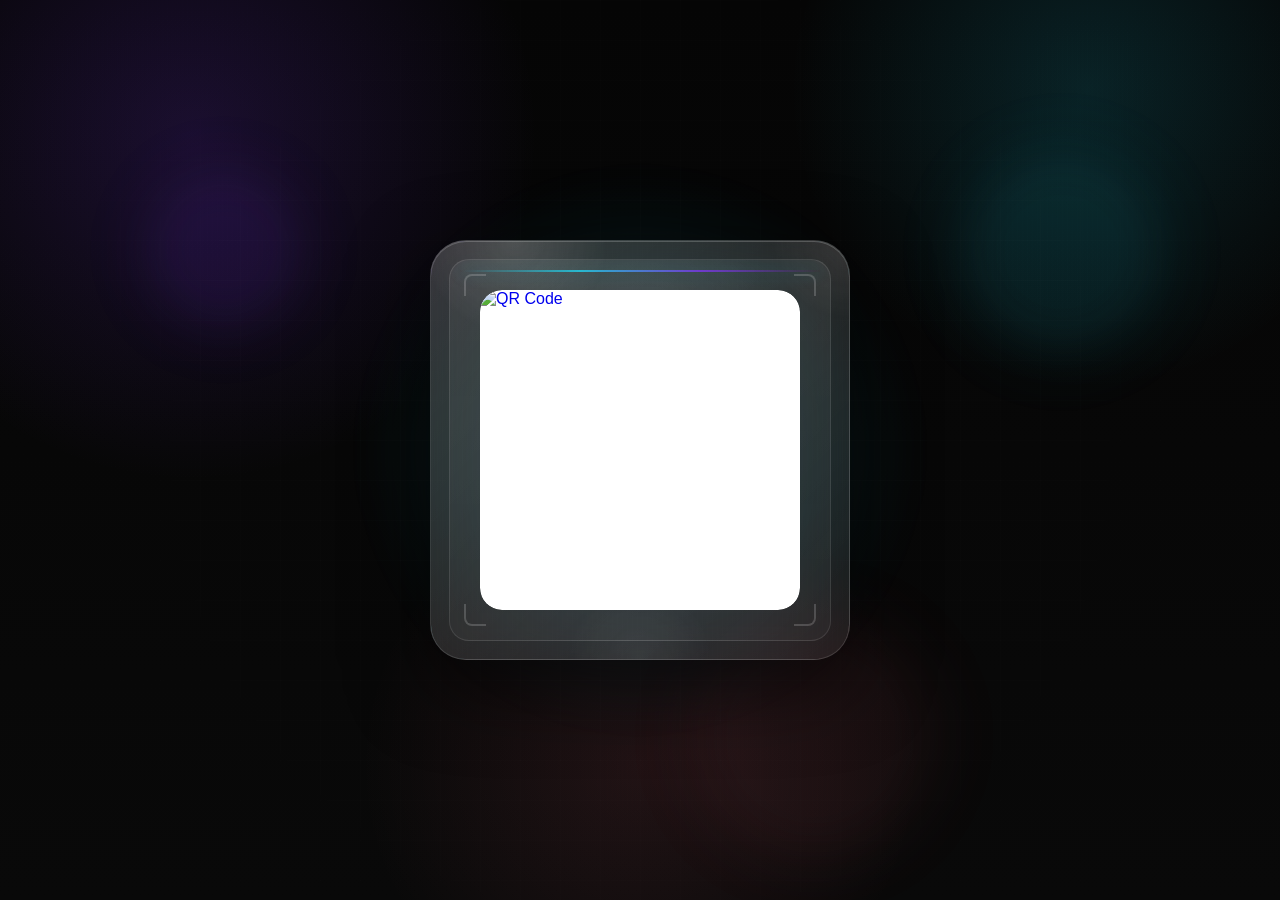
==== commit d2c33b96: "Update index.html" ====
--- a/index.html
+++ b/index.html
@@ -2,45 +2,48 @@
 <html lang="ru">
 <head>
   <meta charset="UTF-8" />
-  <meta name="viewport" content="width=device-width, initial-scale=1.0" />
+  <meta name="viewport" content="width=device-width, initial-scale=1.0, viewport-fit=cover" />
   <meta name="theme-color" content="#050505" />
   <title>QR</title>
   <style>
     :root {
-      --bg: #050505;
-      --bg2: #090909;
-      --text: #f5f5f7;
-      --muted: rgba(245,245,247,.68);
-      --line: rgba(255,255,255,.12);
-      --card: rgba(255,255,255,.06);
-      --shadow: 0 20px 80px rgba(0,0,0,.55);
-      --accent: #7c3aed;
-      --accent2: #22d3ee;
+      --bg-1: #050505;
+      --bg-2: #090909;
+      --line: rgba(255,255,255,.11);
+      --glass: rgba(255,255,255,.06);
+      --glass-2: rgba(255,255,255,.09);
+      --text: rgba(255,255,255,.92);
+      --muted: rgba(255,255,255,.55);
+      --accent-a: #7c3aed;
+      --accent-b: #22d3ee;
+      --accent-c: #fb7185;
+      --shadow: 0 24px 80px rgba(0,0,0,.62);
       --radius: 28px;
     }
 
     * {
       box-sizing: border-box;
+      -webkit-tap-highlight-color: transparent;
     }
 
     html, body {
+      width: 100%;
+      height: 100%;
       margin: 0;
-      width: 100%;
-      min-height: 100%;
+      overflow: hidden;
+      font-family: -apple-system, BlinkMacSystemFont, "Segoe UI", Roboto, Arial, sans-serif;
       color: var(--text);
-      font-family: -apple-system, BlinkMacSystemFont, "Segoe UI", Roboto, Arial, sans-serif;
-      overflow-x: hidden;
-      background:
-        radial-gradient(circle at 20% 20%, rgba(124,58,237,.18), transparent 28%),
-        radial-gradient(circle at 80% 10%, rgba(34,211,238,.16), transparent 24%),
-        radial-gradient(circle at 50% 90%, rgba(251,113,133,.12), transparent 30%),
-        linear-gradient(180deg, var(--bg), var(--bg2));
+      background:
+        radial-gradient(circle at 15% 15%, rgba(124,58,237,.18), transparent 26%),
+        radial-gradient(circle at 85% 10%, rgba(34,211,238,.14), transparent 22%),
+        radial-gradient(circle at 50% 85%, rgba(251,113,133,.10), transparent 28%),
+        linear-gradient(180deg, var(--bg-1), var(--bg-2));
     }
 
     body {
+      position: relative;
       display: grid;
       place-items: center;
-      position: relative;
       isolation: isolate;
     }
 
@@ -52,9 +55,9 @@
       background:
         linear-gradient(rgba(255,255,255,.03) 1px, transparent 1px),
         linear-gradient(90deg, rgba(255,255,255,.03) 1px, transparent 1px);
-      background-size: 38px 38px;
-      mask-image: radial-gradient(circle at center, black 0%, black 45%, transparent 100%);
-      opacity: .35;
+      background-size: 40px 40px;
+      mask-image: radial-gradient(circle at center, black 0%, black 42%, transparent 100%);
+      opacity: .34;
       z-index: -2;
     }
 
@@ -63,224 +66,276 @@
       inset: 0;
       pointer-events: none;
       opacity: .06;
+      mix-blend-mode: soft-light;
       z-index: 999;
-      mix-blend-mode: soft-light;
       background-image:
-        linear-gradient(transparent 0 49%, rgba(255,255,255,.28) 50%, transparent 51%),
-        linear-gradient(90deg, transparent 0 49%, rgba(255,255,255,.18) 50%, transparent 51%);
+        linear-gradient(transparent 0 49%, rgba(255,255,255,.22) 50%, transparent 51%),
+        linear-gradient(90deg, transparent 0 49%, rgba(255,255,255,.16) 50%, transparent 51%);
       background-size: 4px 4px, 5px 5px;
     }
 
-    .cursor-glow {
+    .glow {
       position: fixed;
-      left: 0;
-      top: 0;
-      width: 420px;
-      height: 420px;
+      left: 50%;
+      top: 50%;
+      width: 560px;
+      height: 560px;
+      transform: translate(-50%, -50%);
       border-radius: 50%;
-      background: radial-gradient(circle, rgba(34,211,238,.14), rgba(124,58,237,.08) 35%, transparent 72%);
+      background:
+        radial-gradient(circle, rgba(124,58,237,.20), rgba(34,211,238,.12) 34%, transparent 70%);
+      filter: blur(30px);
+      pointer-events: none;
+      z-index: 0;
+      animation: breathe 6s ease-in-out infinite;
+      opacity: .85;
+    }
+
+    @keyframes breathe {
+      0%, 100% { transform: translate(-50%, -50%) scale(1); opacity: .72; }
+      50% { transform: translate(-50%, -50%) scale(1.07); opacity: .92; }
+    }
+
+    .orb {
+      position: fixed;
+      border-radius: 50%;
+      pointer-events: none;
       filter: blur(18px);
-      pointer-events: none;
-      transform: translate(-50%, -50%);
       z-index: 0;
-      transition: opacity .25s ease;
-      opacity: .75;
-    }
-
-    .card {
+      opacity: .7;
+      animation: float 8s ease-in-out infinite;
+    }
+
+    .orb.one {
+      width: 140px;
+      height: 140px;
+      left: 12%;
+      top: 20%;
+      background: rgba(124,58,237,.15);
+      box-shadow: 0 0 80px rgba(124,58,237,.18);
+    }
+
+    .orb.two {
+      width: 180px;
+      height: 180px;
+      right: 10%;
+      top: 18%;
+      background: rgba(34,211,238,.12);
+      box-shadow: 0 0 90px rgba(34,211,238,.16);
+      animation-delay: -2s;
+    }
+
+    .orb.three {
+      width: 220px;
+      height: 220px;
+      left: 55%;
+      bottom: 6%;
+      background: rgba(251,113,133,.08);
+      box-shadow: 0 0 100px rgba(251,113,133,.12);
+      animation-delay: -4s;
+    }
+
+    @keyframes float {
+      0%, 100% { transform: translateY(0px) translateX(0px) scale(1); }
+      50% { transform: translateY(-16px) translateX(8px) scale(1.05); }
+    }
+
+    .frame {
       position: relative;
       z-index: 1;
       width: min(92vw, 420px);
-      padding: 22px;
-      border-radius: var(--radius);
-      border: 1px solid var(--line);
-      background: linear-gradient(180deg, rgba(255,255,255,.08), rgba(255,255,255,.04));
+      aspect-ratio: 1 / 1;
+      padding: 18px;
+      border-radius: calc(var(--radius) + 8px);
+      background:
+        linear-gradient(135deg, rgba(255,255,255,.16), rgba(255,255,255,.04)),
+        rgba(255,255,255,.03);
+      border: 1px solid rgba(255,255,255,.13);
+      box-shadow:
+        var(--shadow),
+        inset 0 1px 0 rgba(255,255,255,.20);
       backdrop-filter: blur(20px);
-      box-shadow: var(--shadow);
       overflow: hidden;
-    }
-
-    .card::before {
+      transform: translateZ(0);
+    }
+
+    .frame::before {
+      content: "";
+      position: absolute;
+      inset: -2px;
+      border-radius: inherit;
+      padding: 2px;
+      background: linear-gradient(135deg, rgba(124,58,237,.7), rgba(34,211,238,.55), rgba(251,113,133,.45));
+      -webkit-mask:
+        linear-gradient(#000 0 0) content-box,
+        linear-gradient(#000 0 0);
+      -webkit-mask-composite: xor;
+              mask-composite: exclude;
+      opacity: .45;
+      pointer-events: none;
+    }
+
+    .frame::after {
       content: "";
       position: absolute;
       inset: 0;
       pointer-events: none;
       background:
-        radial-gradient(circle at 20% 0%, rgba(255,255,255,.15), transparent 20%),
-        radial-gradient(circle at 100% 0%, rgba(255,255,255,.1), transparent 14%);
-      opacity: .75;
-    }
-
-    .top {
-      display: flex;
-      align-items: center;
-      justify-content: space-between;
-      gap: 12px;
-      margin-bottom: 18px;
-    }
-
-    .title {
-      margin: 0;
-      font-size: 14px;
-      letter-spacing: .14em;
-      text-transform: uppercase;
-      color: var(--muted);
-    }
-
-    .dot {
-      width: 8px;
-      height: 8px;
-      border-radius: 50%;
-      background: linear-gradient(135deg, #fb7185, #22d3ee);
-      box-shadow: 0 0 20px rgba(34,211,238,.55);
-      flex: 0 0 auto;
-    }
-
-    .qr-wrap {
+        radial-gradient(circle at 20% 0%, rgba(255,255,255,.18), transparent 18%),
+        radial-gradient(circle at 100% 0%, rgba(255,255,255,.10), transparent 14%),
+        radial-gradient(circle at 50% 100%, rgba(255,255,255,.08), transparent 16%);
+      opacity: .8;
+    }
+
+    .inner {
       position: relative;
-      padding: 14px;
-      border-radius: 28px;
-      background:
-        linear-gradient(135deg, rgba(255,255,255,.18), rgba(255,255,255,.04)),
-        rgba(255,255,255,.03);
-      border: 1px solid rgba(255,255,255,.12);
-      box-shadow:
-        0 18px 50px rgba(0,0,0,.38),
-        inset 0 1px 0 rgba(255,255,255,.18);
-      overflow: hidden;
-      aspect-ratio: 1 / 1;
+      z-index: 1;
+      width: 100%;
+      height: 100%;
+      border-radius: calc(var(--radius) - 8px);
+      background:
+        radial-gradient(circle at 50% 20%, rgba(255,255,255,.08), transparent 40%),
+        linear-gradient(180deg, rgba(255,255,255,.06), rgba(255,255,255,.03));
+      border: 1px solid rgba(255,255,255,.10);
       display: grid;
       place-items: center;
-    }
-
-    .qr-wrap::before,
-    .qr-wrap::after {
-      content: "";
-      position: absolute;
-      width: 240px;
-      height: 240px;
-      border-radius: 50%;
-      filter: blur(36px);
-      pointer-events: none;
-      opacity: .45;
-    }
-
-    .qr-wrap::before {
-      background: rgba(124,58,237,.35);
-      top: -70px;
-      left: -60px;
-    }
-
-    .qr-wrap::after {
-      background: rgba(34,211,238,.22);
-      bottom: -70px;
-      right: -50px;
+      overflow: hidden;
     }
 
     .scanline {
       position: absolute;
-      left: 14px;
-      right: 14px;
-      top: 14px;
+      left: 10px;
+      right: 10px;
+      top: 10px;
       height: 2px;
       border-radius: 999px;
       background: linear-gradient(90deg, transparent, rgba(34,211,238,.95), rgba(124,58,237,.95), transparent);
-      box-shadow: 0 0 18px rgba(34,211,238,.45);
-      animation: scan 2.8s ease-in-out infinite;
+      box-shadow: 0 0 18px rgba(34,211,238,.50);
+      animation: scan 3s ease-in-out infinite;
       z-index: 2;
-      opacity: .9;
+      opacity: .85;
     }
 
     @keyframes scan {
-      0%   { transform: translateY(0); opacity: .18; }
-      15%  { opacity: .9; }
-      50%  { transform: translateY(calc(100% + 220px)); opacity: .85; }
-      85%  { opacity: .9; }
-      100% { transform: translateY(0); opacity: .18; }
-    }
-
-    img {
+      0%   { transform: translateY(0); opacity: .20; }
+      15%  { opacity: .92; }
+      50%  { transform: translateY(calc(100% + 240px)); opacity: .88; }
+      85%  { opacity: .92; }
+      100% { transform: translateY(0); opacity: .20; }
+    }
+
+    .qr-link {
       position: relative;
       z-index: 1;
+      display: block;
+      width: min(100%, 320px);
+      aspect-ratio: 1 / 1;
+      border-radius: 22px;
+      overflow: hidden;
+      text-decoration: none;
+      cursor: default;
+      transform: translateZ(0);
+      transition: transform 180ms ease, filter 180ms ease;
+    }
+
+    .qr-link:hover {
+      transform: scale(1.01);
+      filter: brightness(1.03);
+    }
+
+    .qr-link img {
       display: block;
       width: 100%;
       height: 100%;
       object-fit: cover;
-      border-radius: 20px;
       background: #fff;
-    }
-
-    .qr-link {
-      display: block;
-      width: min(100%, 320px);
-      aspect-ratio: 1 / 1;
-      border-radius: 20px;
-      overflow: hidden;
-      cursor: pointer;
-      text-decoration: none;
-      -webkit-tap-highlight-color: transparent;
-      transition: transform 180ms ease;
-    }
-
-    .qr-link:hover {
-      transform: scale(1.01);
+      border-radius: 22px;
+    }
+
+    .corner {
+      position: absolute;
+      width: 22px;
+      height: 22px;
+      border: 2px solid rgba(255,255,255,.18);
+      pointer-events: none;
+      z-index: 2;
+    }
+
+    .corner.tl {
+      top: 14px;
+      left: 14px;
+      border-right: 0;
+      border-bottom: 0;
+      border-top-left-radius: 8px;
+    }
+
+    .corner.tr {
+      top: 14px;
+      right: 14px;
+      border-left: 0;
+      border-bottom: 0;
+      border-top-right-radius: 8px;
+    }
+
+    .corner.bl {
+      bottom: 14px;
+      left: 14px;
+      border-right: 0;
+      border-top: 0;
+      border-bottom-left-radius: 8px;
+    }
+
+    .corner.br {
+      bottom: 14px;
+      right: 14px;
+      border-left: 0;
+      border-top: 0;
+      border-bottom-right-radius: 8px;
+    }
+
+    @media (max-width: 480px) {
+      .frame {
+        width: min(92vw, 380px);
+        padding: 14px;
+        border-radius: 28px;
+      }
+
+      .qr-link {
+        width: min(100%, 280px);
+      }
+
+      .orb.one, .orb.two, .orb.three {
+        opacity: .45;
+      }
     }
 
     @media (prefers-reduced-motion: reduce) {
-      *,
-      *::before,
-      *::after {
+      *, *::before, *::after {
         animation: none !important;
         transition: none !important;
-      }
-    }
-
-    @media (max-width: 480px) {
-      .card {
-        width: min(94vw, 420px);
-        padding: 16px;
-      }
-
-      .qr-wrap {
-        border-radius: 24px;
       }
     }
   </style>
 </head>
 <body>
   <div class="noise"></div>
-  <div class="cursor-glow" id="cursorGlow"></div>
-
-  <main class="card">
-    <div class="top">
-      <h1 class="title">QR</h1>
-      <div class="dot"></div>
-    </div>
-
-    <div class="qr-wrap">
+  <div class="glow"></div>
+  <div class="orb one"></div>
+  <div class="orb two"></div>
+  <div class="orb three"></div>
+
+  <main class="frame" aria-label="QR code section">
+    <div class="inner">
       <div class="scanline"></div>
+      <span class="corner tl"></span>
+      <span class="corner tr"></span>
+      <span class="corner bl"></span>
+      <span class="corner br"></span>
 
       <a class="qr-link" href="javascript:void(0)" aria-label="QR code">
         <img src="https://storage3.me-qr.com/qr/323563719.png?v=1774038209" alt="QR Code">
       </a>
     </div>
   </main>
-
-  <script>
-    const glow = document.getElementById('cursorGlow');
-
-    window.addEventListener('mousemove', (e) => {
-      glow.style.left = e.clientX + 'px';
-      glow.style.top = e.clientY + 'px';
-    });
-
-    window.addEventListener('mouseleave', () => {
-      glow.style.opacity = '0';
-    });
-
-    window.addEventListener('mouseenter', () => {
-      glow.style.opacity = '.75';
-    });
-  </script>
 </body>
 </html>
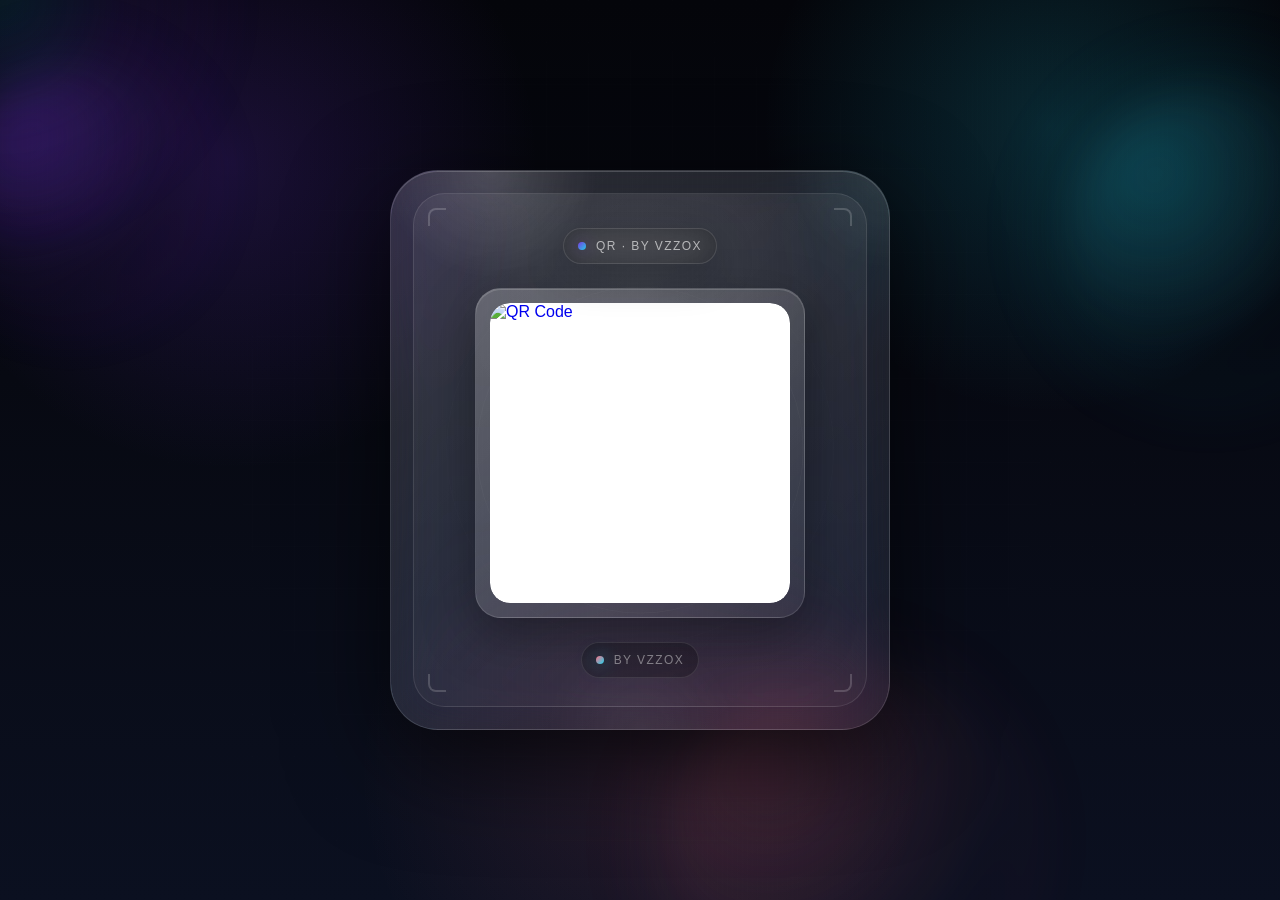
==== commit bec904b6: "Update index.html" ====
--- a/index.html
+++ b/index.html
@@ -3,48 +3,51 @@
 <head>
   <meta charset="UTF-8" />
   <meta name="viewport" content="width=device-width, initial-scale=1.0, viewport-fit=cover" />
-  <meta name="theme-color" content="#050505" />
+  <meta name="theme-color" content="#05060a" />
   <title>QR</title>
   <style>
     :root {
-      --bg-1: #050505;
-      --bg-2: #090909;
-      --line: rgba(255,255,255,.11);
-      --glass: rgba(255,255,255,.06);
-      --glass-2: rgba(255,255,255,.09);
-      --text: rgba(255,255,255,.92);
-      --muted: rgba(255,255,255,.55);
-      --accent-a: #7c3aed;
-      --accent-b: #22d3ee;
-      --accent-c: #fb7185;
-      --shadow: 0 24px 80px rgba(0,0,0,.62);
-      --radius: 28px;
-    }
-
-    * {
-      box-sizing: border-box;
-      -webkit-tap-highlight-color: transparent;
-    }
+      --bg0: #04050a;
+      --bg1: #070912;
+      --bg2: #0b1020;
+      --text: rgba(255,255,255,.96);
+      --muted: rgba(255,255,255,.62);
+      --muted2: rgba(255,255,255,.42);
+      --line: rgba(255,255,255,.13);
+      --glass: rgba(255,255,255,.07);
+      --glass2: rgba(255,255,255,.11);
+      --a: #7c3aed;
+      --b: #22d3ee;
+      --c: #fb7185;
+      --shadow: 0 28px 100px rgba(0,0,0,.66);
+      --radius: 34px;
+      --inner: 28px;
+    }
+
+    * { box-sizing: border-box; }
 
     html, body {
       width: 100%;
       height: 100%;
       margin: 0;
       overflow: hidden;
-      font-family: -apple-system, BlinkMacSystemFont, "Segoe UI", Roboto, Arial, sans-serif;
       color: var(--text);
-      background:
-        radial-gradient(circle at 15% 15%, rgba(124,58,237,.18), transparent 26%),
-        radial-gradient(circle at 85% 10%, rgba(34,211,238,.14), transparent 22%),
-        radial-gradient(circle at 50% 85%, rgba(251,113,133,.10), transparent 28%),
-        linear-gradient(180deg, var(--bg-1), var(--bg-2));
+      font-family: -apple-system, BlinkMacSystemFont, "Segoe UI", Inter, Roboto, Arial, sans-serif;
+      background:
+        radial-gradient(circle at 18% 18%, rgba(124,58,237,.18), transparent 24%),
+        radial-gradient(circle at 82% 14%, rgba(34,211,238,.16), transparent 22%),
+        radial-gradient(circle at 50% 86%, rgba(251,113,133,.11), transparent 28%),
+        linear-gradient(180deg, var(--bg0), var(--bg1) 42%, var(--bg2));
+      -webkit-font-smoothing: antialiased;
+      text-rendering: optimizeLegibility;
     }
 
     body {
       position: relative;
+      isolation: isolate;
       display: grid;
       place-items: center;
-      isolation: isolate;
+      padding: 24px;
     }
 
     body::before {
@@ -55,257 +58,309 @@
       background:
         linear-gradient(rgba(255,255,255,.03) 1px, transparent 1px),
         linear-gradient(90deg, rgba(255,255,255,.03) 1px, transparent 1px);
-      background-size: 40px 40px;
-      mask-image: radial-gradient(circle at center, black 0%, black 42%, transparent 100%);
-      opacity: .34;
-      z-index: -2;
-    }
-
-    .noise {
+      background-size: 42px 42px;
+      mask-image: radial-gradient(circle at center, #000 0%, #000 40%, transparent 100%);
+      opacity: .3;
+      z-index: -4;
+    }
+
+    .grain {
       position: fixed;
       inset: 0;
       pointer-events: none;
+      z-index: 999;
       opacity: .06;
       mix-blend-mode: soft-light;
-      z-index: 999;
       background-image:
         linear-gradient(transparent 0 49%, rgba(255,255,255,.22) 50%, transparent 51%),
         linear-gradient(90deg, transparent 0 49%, rgba(255,255,255,.16) 50%, transparent 51%);
       background-size: 4px 4px, 5px 5px;
-    }
-
-    .glow {
+      transform: translateZ(0);
+    }
+
+    .blobs {
       position: fixed;
-      left: 50%;
-      top: 50%;
-      width: 560px;
-      height: 560px;
-      transform: translate(-50%, -50%);
+      inset: 0;
+      pointer-events: none;
+      z-index: -3;
+      overflow: hidden;
+    }
+
+    .blob {
+      position: absolute;
       border-radius: 50%;
-      background:
-        radial-gradient(circle, rgba(124,58,237,.20), rgba(34,211,238,.12) 34%, transparent 70%);
-      filter: blur(30px);
-      pointer-events: none;
-      z-index: 0;
-      animation: breathe 6s ease-in-out infinite;
+      filter: blur(22px);
       opacity: .85;
-    }
-
-    @keyframes breathe {
-      0%, 100% { transform: translate(-50%, -50%) scale(1); opacity: .72; }
-      50% { transform: translate(-50%, -50%) scale(1.07); opacity: .92; }
-    }
-
-    .orb {
+      animation: drift 12s ease-in-out infinite;
+      transform: translate3d(0,0,0);
+    }
+
+    .blob.b1 {
+      width: 220px; height: 220px; left: -40px; top: 8%;
+      background: radial-gradient(circle at 30% 30%, rgba(124,58,237,.34), rgba(124,58,237,.06) 60%, transparent 70%);
+      box-shadow: 0 0 100px rgba(124,58,237,.16);
+    }
+    .blob.b2 {
+      width: 280px; height: 280px; right: -70px; top: 10%;
+      background: radial-gradient(circle at 30% 30%, rgba(34,211,238,.26), rgba(34,211,238,.05) 60%, transparent 72%);
+      box-shadow: 0 0 120px rgba(34,211,238,.12);
+      animation-delay: -3s;
+    }
+    .blob.b3 {
+      width: 340px; height: 340px; left: 52%; bottom: -110px;
+      background: radial-gradient(circle at 30% 30%, rgba(251,113,133,.20), rgba(251,113,133,.05) 60%, transparent 74%);
+      box-shadow: 0 0 120px rgba(251,113,133,.10);
+      animation-delay: -6s;
+    }
+
+    @keyframes drift {
+      0%, 100% { transform: translate3d(0,0,0) scale(1); }
+      50% { transform: translate3d(0,-18px,0) scale(1.05); }
+    }
+
+    .cursor {
       position: fixed;
+      left: 0;
+      top: 0;
+      width: 520px;
+      height: 520px;
+      transform: translate(-50%,-50%);
       border-radius: 50%;
-      pointer-events: none;
-      filter: blur(18px);
-      z-index: 0;
-      opacity: .7;
-      animation: float 8s ease-in-out infinite;
-    }
-
-    .orb.one {
-      width: 140px;
-      height: 140px;
-      left: 12%;
-      top: 20%;
-      background: rgba(124,58,237,.15);
-      box-shadow: 0 0 80px rgba(124,58,237,.18);
-    }
-
-    .orb.two {
-      width: 180px;
-      height: 180px;
-      right: 10%;
-      top: 18%;
-      background: rgba(34,211,238,.12);
-      box-shadow: 0 0 90px rgba(34,211,238,.16);
-      animation-delay: -2s;
-    }
-
-    .orb.three {
-      width: 220px;
-      height: 220px;
-      left: 55%;
-      bottom: 6%;
-      background: rgba(251,113,133,.08);
-      box-shadow: 0 0 100px rgba(251,113,133,.12);
-      animation-delay: -4s;
-    }
-
-    @keyframes float {
-      0%, 100% { transform: translateY(0px) translateX(0px) scale(1); }
-      50% { transform: translateY(-16px) translateX(8px) scale(1.05); }
-    }
-
-    .frame {
-      position: relative;
-      z-index: 1;
-      width: min(92vw, 420px);
-      aspect-ratio: 1 / 1;
-      padding: 18px;
-      border-radius: calc(var(--radius) + 8px);
-      background:
-        linear-gradient(135deg, rgba(255,255,255,.16), rgba(255,255,255,.04)),
-        rgba(255,255,255,.03);
+      background: radial-gradient(circle, rgba(34,211,238,.14), rgba(124,58,237,.08) 34%, transparent 72%);
+      filter: blur(20px);
+      pointer-events: none;
+      z-index: -2;
+      opacity: .8;
+      transition: opacity .2s ease;
+    }
+
+    .stage {
+      position: relative;
+      width: min(92vw, 500px);
+      min-height: min(92vw, 500px);
+      padding: 22px;
+      border-radius: calc(var(--radius) + 14px);
+      background:
+        linear-gradient(135deg, rgba(255,255,255,.14), rgba(255,255,255,.04)),
+        rgba(255,255,255,.025);
       border: 1px solid rgba(255,255,255,.13);
-      box-shadow:
-        var(--shadow),
-        inset 0 1px 0 rgba(255,255,255,.20);
-      backdrop-filter: blur(20px);
+      box-shadow: var(--shadow), inset 0 1px 0 rgba(255,255,255,.18);
+      backdrop-filter: blur(26px) saturate(170%);
+      -webkit-backdrop-filter: blur(26px) saturate(170%);
       overflow: hidden;
       transform: translateZ(0);
-    }
-
-    .frame::before {
+      display: flex;
+      align-items: center;
+      justify-content: center;
+    }
+
+    .stage::before {
       content: "";
       position: absolute;
       inset: -2px;
       border-radius: inherit;
       padding: 2px;
-      background: linear-gradient(135deg, rgba(124,58,237,.7), rgba(34,211,238,.55), rgba(251,113,133,.45));
-      -webkit-mask:
-        linear-gradient(#000 0 0) content-box,
-        linear-gradient(#000 0 0);
+      background: linear-gradient(135deg, rgba(124,58,237,.8), rgba(34,211,238,.6), rgba(251,113,133,.46));
+      -webkit-mask: linear-gradient(#000 0 0) content-box, linear-gradient(#000 0 0);
       -webkit-mask-composite: xor;
-              mask-composite: exclude;
+      mask-composite: exclude;
       opacity: .45;
       pointer-events: none;
     }
 
-    .frame::after {
+    .stage::after {
       content: "";
       position: absolute;
       inset: 0;
       pointer-events: none;
       background:
-        radial-gradient(circle at 20% 0%, rgba(255,255,255,.18), transparent 18%),
+        radial-gradient(circle at 20% 0%, rgba(255,255,255,.22), transparent 16%),
         radial-gradient(circle at 100% 0%, rgba(255,255,255,.10), transparent 14%),
         radial-gradient(circle at 50% 100%, rgba(255,255,255,.08), transparent 16%);
-      opacity: .8;
+      opacity: .7;
     }
 
     .inner {
       position: relative;
-      z-index: 1;
       width: 100%;
       height: 100%;
-      border-radius: calc(var(--radius) - 8px);
-      background:
-        radial-gradient(circle at 50% 20%, rgba(255,255,255,.08), transparent 40%),
+      border-radius: calc(var(--inner) + 4px);
+      background:
+        radial-gradient(circle at 50% 18%, rgba(255,255,255,.08), transparent 38%),
         linear-gradient(180deg, rgba(255,255,255,.06), rgba(255,255,255,.03));
       border: 1px solid rgba(255,255,255,.10);
-      display: grid;
-      place-items: center;
       overflow: hidden;
-    }
-
-    .scanline {
-      position: absolute;
-      left: 10px;
-      right: 10px;
-      top: 10px;
-      height: 2px;
+      display: flex;
+      flex-direction: column;
+      align-items: center;
+      justify-content: center;
+      gap: 22px;
+      padding: 34px 18px 28px;
+    }
+
+    .title {
+      display: inline-flex;
+      align-items: center;
+      gap: 10px;
+      padding: 10px 14px;
       border-radius: 999px;
-      background: linear-gradient(90deg, transparent, rgba(34,211,238,.95), rgba(124,58,237,.95), transparent);
-      box-shadow: 0 0 18px rgba(34,211,238,.50);
-      animation: scan 3s ease-in-out infinite;
+      background: rgba(0,0,0,.26);
+      border: 1px solid rgba(255,255,255,.12);
+      backdrop-filter: blur(16px) saturate(150%);
+      -webkit-backdrop-filter: blur(16px) saturate(150%);
+      color: var(--muted);
+      font-size: 12px;
+      letter-spacing: .12em;
+      text-transform: uppercase;
+      white-space: nowrap;
+      box-shadow: 0 12px 40px rgba(0,0,0,.24);
+      margin-bottom: 2px;
+      position: relative;
       z-index: 2;
-      opacity: .85;
-    }
-
-    @keyframes scan {
-      0%   { transform: translateY(0); opacity: .20; }
-      15%  { opacity: .92; }
-      50%  { transform: translateY(calc(100% + 240px)); opacity: .88; }
-      85%  { opacity: .92; }
-      100% { transform: translateY(0); opacity: .20; }
-    }
-
-    .qr-link {
+    }
+
+    .title .p {
+      width: 8px;
+      height: 8px;
+      border-radius: 50%;
+      background: linear-gradient(135deg, rgba(124,58,237,.95), rgba(34,211,238,.95));
+      box-shadow: 0 0 16px rgba(124,58,237,.34);
+      flex: 0 0 auto;
+    }
+
+    .ring-wrap {
+      position: absolute;
+      inset: 50% auto auto 50%;
+      transform: translate(-50%, -50%);
+      width: min(92%, 380px);
+      height: min(92%, 380px);
+      pointer-events: none;
+      opacity: .95;
+    }
+
+    .ring {
+      position: absolute;
+      inset: 50%;
+      transform: translate(-50%, -50%);
+      border-radius: 50%;
+      border: 1px solid rgba(255,255,255,.05);
+      pointer-events: none;
+    }
+    .ring.r1 { width: 70%; height: 70%; }
+    .ring.r2 { width: 86%; height: 86%; opacity: .55; }
+    .ring.r3 { width: 102%; height: 102%; opacity: .30; }
+
+    .qr-shell {
       position: relative;
       z-index: 1;
+      width: min(100%, 330px);
+      aspect-ratio: 1 / 1;
+      padding: 14px;
+      border-radius: 26px;
+      background:
+        linear-gradient(135deg, rgba(255,255,255,.22), rgba(255,255,255,.04)),
+        rgba(255,255,255,.02);
+      border: 1px solid rgba(255,255,255,.12);
+      box-shadow:
+        0 18px 52px rgba(0,0,0,.34),
+        inset 0 1px 0 rgba(255,255,255,.16);
+      transform-style: preserve-3d;
+      transition: transform 180ms ease, box-shadow 180ms ease, filter 180ms ease;
+    }
+
+    .qr-shell:hover {
+      transform: perspective(900px) rotateX(4deg) rotateY(-4deg) translateY(-2px);
+      box-shadow:
+        0 22px 60px rgba(0,0,0,.42),
+        0 0 0 1px rgba(255,255,255,.10),
+        inset 0 1px 0 rgba(255,255,255,.18);
+    }
+
+    .qr-shell a {
       display: block;
-      width: min(100%, 320px);
-      aspect-ratio: 1 / 1;
-      border-radius: 22px;
+      width: 100%;
+      height: 100%;
+      border-radius: 20px;
       overflow: hidden;
       text-decoration: none;
       cursor: default;
-      transform: translateZ(0);
-      transition: transform 180ms ease, filter 180ms ease;
-    }
-
-    .qr-link:hover {
-      transform: scale(1.01);
-      filter: brightness(1.03);
-    }
-
-    .qr-link img {
+    }
+
+    .qr-shell img {
       display: block;
       width: 100%;
       height: 100%;
       object-fit: cover;
       background: #fff;
-      border-radius: 22px;
-    }
-
-    .corner {
-      position: absolute;
-      width: 22px;
-      height: 22px;
+      border-radius: 20px;
+      transform: translateZ(0);
+      user-select: none;
+      -webkit-user-drag: none;
+    }
+
+    .foot {
+      display: inline-flex;
+      align-items: center;
+      gap: 10px;
+      padding: 10px 14px;
+      border-radius: 999px;
+      background: rgba(0,0,0,.24);
+      border: 1px solid rgba(255,255,255,.10);
+      color: var(--muted2);
+      font-size: 12px;
+      letter-spacing: .12em;
+      text-transform: uppercase;
+      white-space: nowrap;
+      position: relative;
+      z-index: 2;
+      margin-top: 2px;
+    }
+
+    .foot .p {
+      width: 8px;
+      height: 8px;
+      border-radius: 50%;
+      background: linear-gradient(135deg, #fb7185, #22d3ee);
+      box-shadow: 0 0 18px rgba(34,211,238,.6);
+    }
+
+    .frame-accents {
+      position: absolute;
+      inset: 0;
+      pointer-events: none;
+      z-index: 2;
+    }
+
+    .frame-accents span {
+      position: absolute;
+      width: 18px;
+      height: 18px;
       border: 2px solid rgba(255,255,255,.18);
-      pointer-events: none;
-      z-index: 2;
-    }
-
-    .corner.tl {
-      top: 14px;
-      left: 14px;
-      border-right: 0;
-      border-bottom: 0;
-      border-top-left-radius: 8px;
-    }
-
-    .corner.tr {
-      top: 14px;
-      right: 14px;
-      border-left: 0;
-      border-bottom: 0;
-      border-top-right-radius: 8px;
-    }
-
-    .corner.bl {
-      bottom: 14px;
-      left: 14px;
-      border-right: 0;
-      border-top: 0;
-      border-bottom-left-radius: 8px;
-    }
-
-    .corner.br {
-      bottom: 14px;
-      right: 14px;
-      border-left: 0;
-      border-top: 0;
-      border-bottom-right-radius: 8px;
-    }
+    }
+    .frame-accents .tl { top: 14px; left: 14px; border-right: 0; border-bottom: 0; border-top-left-radius: 8px; }
+    .frame-accents .tr { top: 14px; right: 14px; border-left: 0; border-bottom: 0; border-top-right-radius: 8px; }
+    .frame-accents .bl { bottom: 14px; left: 14px; border-right: 0; border-top: 0; border-bottom-left-radius: 8px; }
+    .frame-accents .br { bottom: 14px; right: 14px; border-left: 0; border-top: 0; border-bottom-right-radius: 8px; }
 
     @media (max-width: 480px) {
-      .frame {
-        width: min(92vw, 380px);
+      body { padding: 16px; }
+      .stage {
+        width: min(94vw, 420px);
+        min-height: min(94vw, 420px);
         padding: 14px;
-        border-radius: 28px;
+        border-radius: 32px;
       }
-
-      .qr-link {
-        width: min(100%, 280px);
+      .inner {
+        gap: 18px;
+        padding: 26px 12px 22px;
       }
-
-      .orb.one, .orb.two, .orb.three {
-        opacity: .45;
+      .qr-shell {
+        width: min(100%, 286px);
+        padding: 12px;
+      }
+      .title, .foot {
+        font-size: 11px;
+        padding: 9px 12px;
       }
     }
 
@@ -318,24 +373,79 @@
   </style>
 </head>
 <body>
-  <div class="noise"></div>
-  <div class="glow"></div>
-  <div class="orb one"></div>
-  <div class="orb two"></div>
-  <div class="orb three"></div>
-
-  <main class="frame" aria-label="QR code section">
-    <div class="inner">
-      <div class="scanline"></div>
-      <span class="corner tl"></span>
-      <span class="corner tr"></span>
-      <span class="corner bl"></span>
-      <span class="corner br"></span>
-
-      <a class="qr-link" href="javascript:void(0)" aria-label="QR code">
-        <img src="https://storage3.me-qr.com/qr/323563719.png?v=1774038209" alt="QR Code">
-      </a>
+  <div class="grain"></div>
+  <div class="blobs" aria-hidden="true">
+    <div class="blob b1"></div>
+    <div class="blob b2"></div>
+    <div class="blob b3"></div>
+  </div>
+  <div class="cursor" id="cursor"></div>
+
+  <main class="stage" aria-label="QR code card">
+    <div class="inner" id="card">
+      <div class="ring-wrap" aria-hidden="true">
+        <div class="ring r3"></div>
+        <div class="ring r2"></div>
+        <div class="ring r1"></div>
+      </div>
+
+
+      <div class="frame-accents" aria-hidden="true">
+        <span class="tl"></span>
+        <span class="tr"></span>
+        <span class="bl"></span>
+        <span class="br"></span>
+      </div>
+
+      <div class="title"><span class="p"></span> qr · by vzzox</div>
+
+      <div class="qr-shell" id="tilt">
+        <a href="javascript:void(0)" aria-label="QR code">
+          <img src="https://storage3.me-qr.com/qr/323563719.png?v=1774038209" alt="QR Code">
+        </a>
+      </div>
+
+      <div class="foot"><span class="p"></span> by vzzox</div>
     </div>
   </main>
+
+  <script>
+    const cursor = document.getElementById('cursor');
+    const tilt = document.getElementById('tilt');
+    let raf = null;
+
+    window.addEventListener('mousemove', (e) => {
+      cursor.style.left = e.clientX + 'px';
+      cursor.style.top = e.clientY + 'px';
+
+      if (!tilt) return;
+      if (raf) cancelAnimationFrame(raf);
+
+      raf = requestAnimationFrame(() => {
+        const rect = tilt.getBoundingClientRect();
+        const inside = (
+          e.clientX >= rect.left && e.clientX <= rect.right &&
+          e.clientY >= rect.top && e.clientY <= rect.bottom
+        );
+
+        if (!inside) {
+          tilt.style.transform = '';
+          return;
+        }
+
+        const x = (e.clientX - rect.left) / rect.width - 0.5;
+        const y = (e.clientY - rect.top) / rect.height - 0.5;
+        tilt.style.transform = `perspective(900px) rotateX(${(-y * 8).toFixed(2)}deg) rotateY(${(x * 8).toFixed(2)}deg) translateY(-2px)`;
+      });
+    });
+
+    window.addEventListener('mouseleave', () => {
+      cursor.style.opacity = '0';
+    });
+
+    window.addEventListener('mouseenter', () => {
+      cursor.style.opacity = '.8';
+    });
+  </script>
 </body>
-</html>+</html>
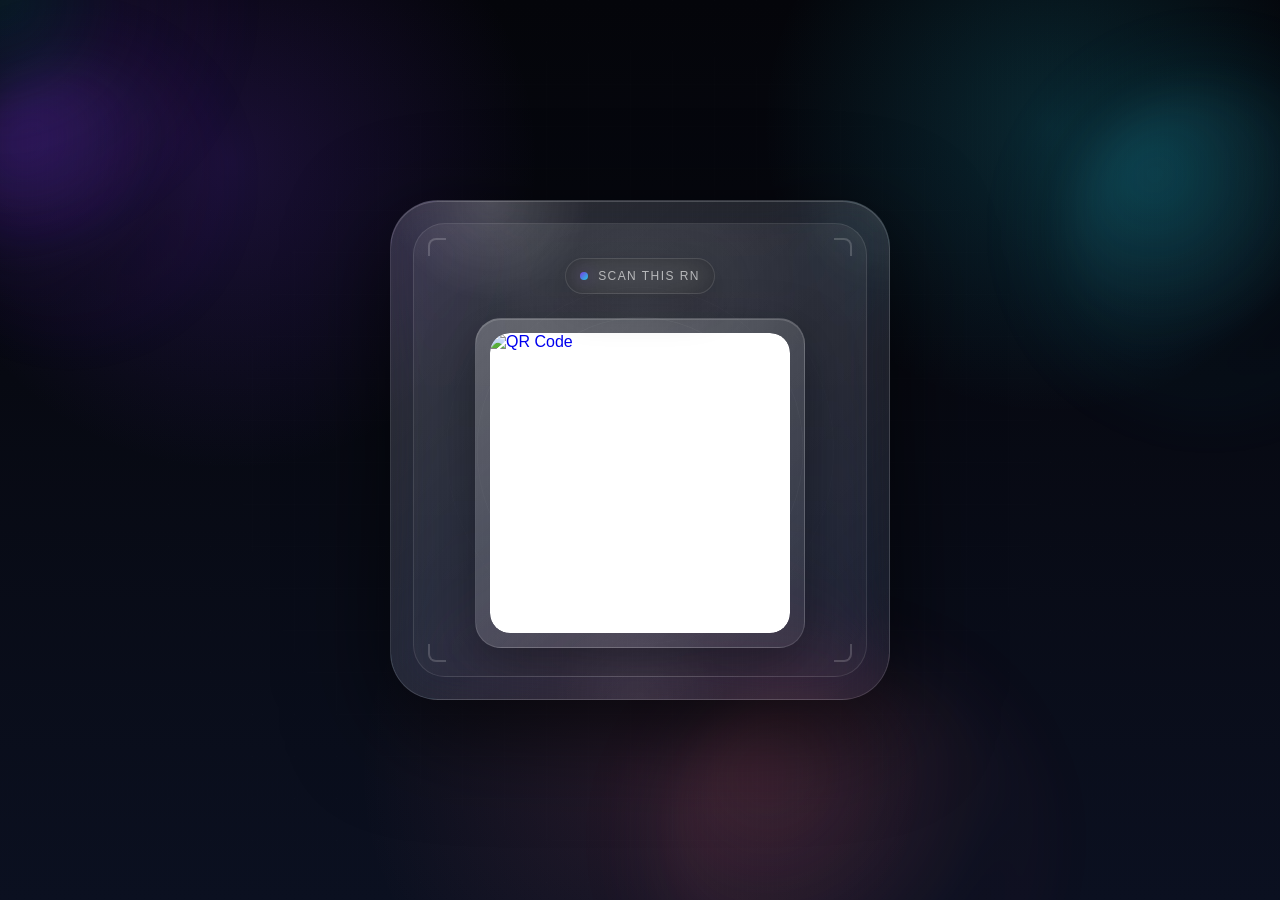
==== commit 16836409: "Update index.html" ====
--- a/index.html
+++ b/index.html
@@ -397,16 +397,13 @@
         <span class="br"></span>
       </div>
 
-      <div class="title"><span class="p"></span> qr · by vzzox</div>
+      <div class="title"><span class="p"></span> scan this rn</div>
 
       <div class="qr-shell" id="tilt">
-        <a href="javascript:void(0)" aria-label="QR code">
+        <a href="javascript:void(0)" aria-label="qr">
           <img src="https://storage3.me-qr.com/qr/323563719.png?v=1774038209" alt="QR Code">
         </a>
       </div>
-
-      <div class="foot"><span class="p"></span> by vzzox</div>
-    </div>
   </main>
 
   <script>
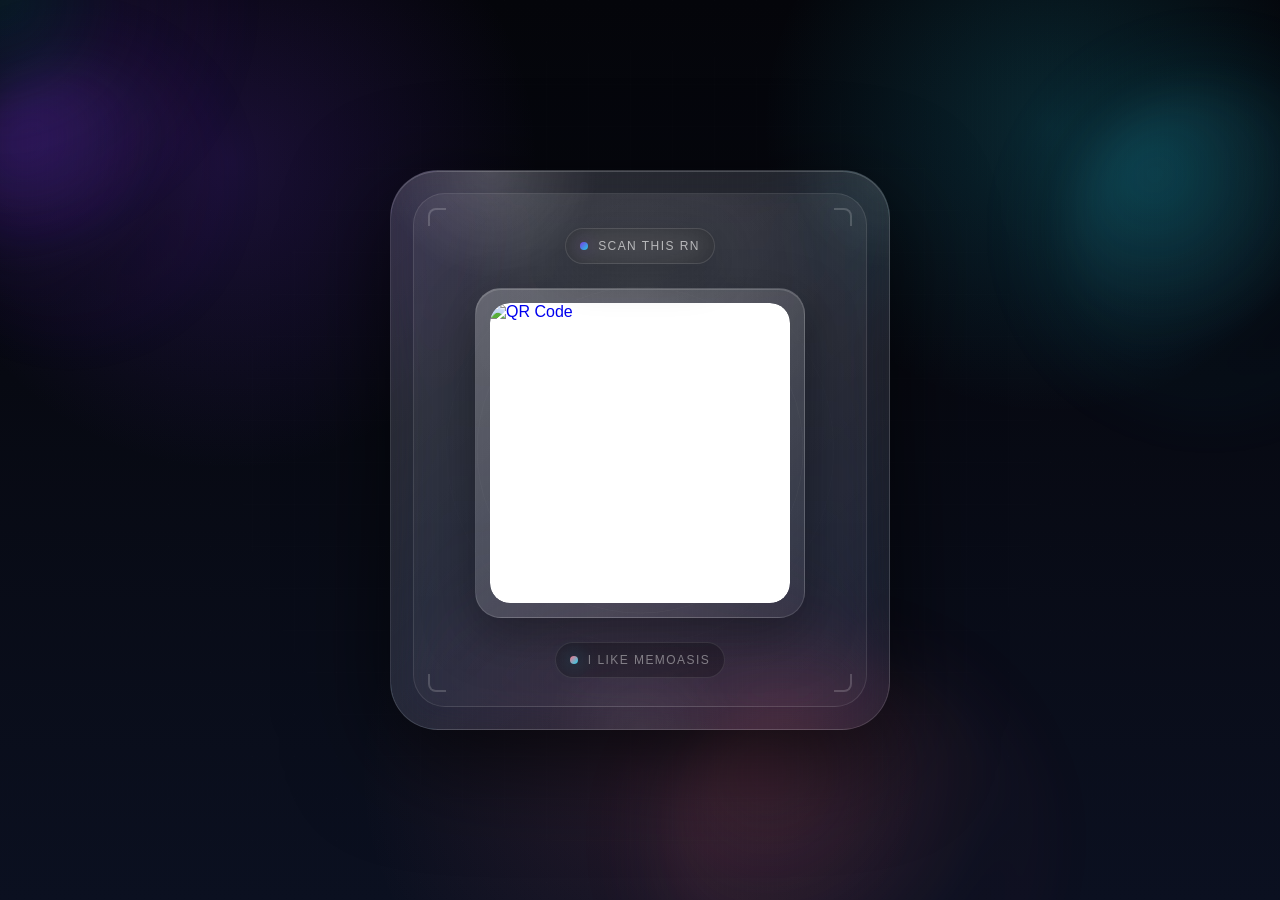
==== commit b8c0f58a: "Update index.html" ====
--- a/index.html
+++ b/index.html
@@ -404,6 +404,9 @@
           <img src="https://storage3.me-qr.com/qr/323563719.png?v=1774038209" alt="QR Code">
         </a>
       </div>
+      
+      <div class="foot"><span class="p"></span> i like memoasis</div>
+    </div>
   </main>
 
   <script>
